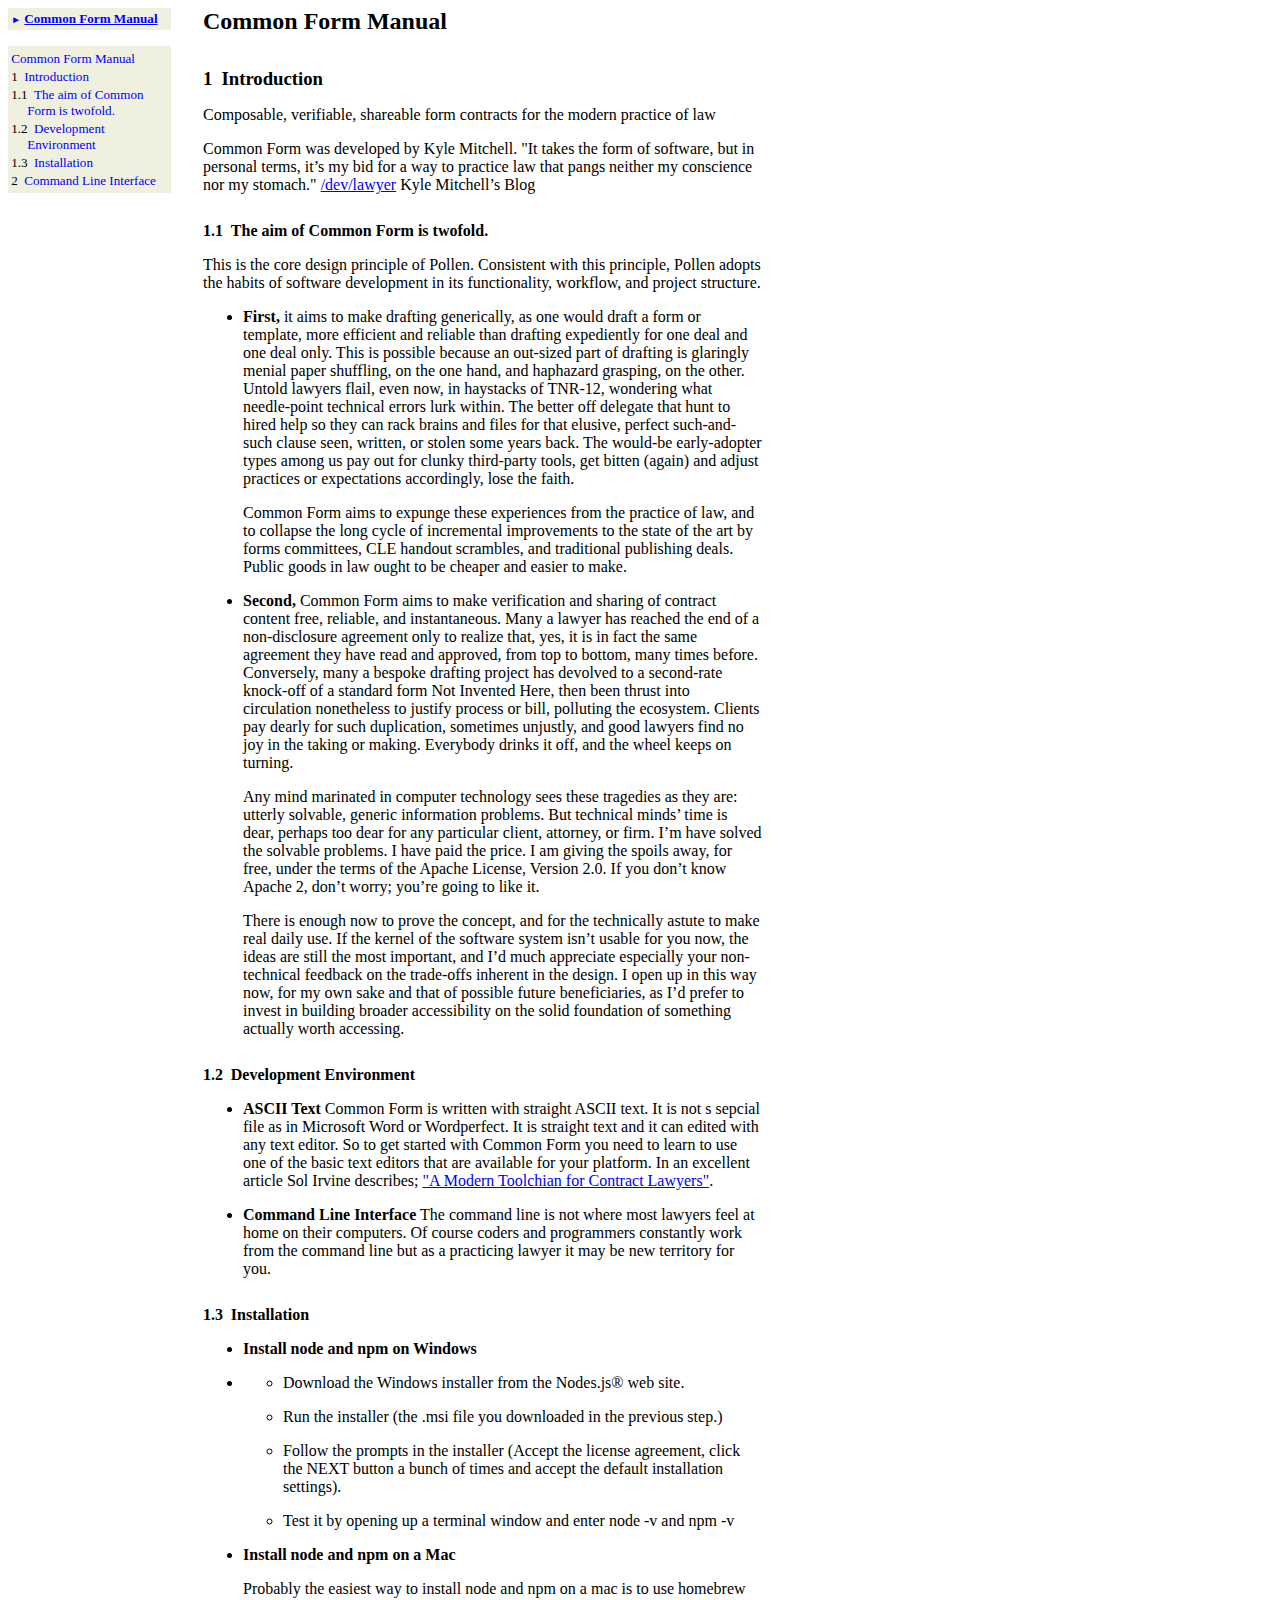
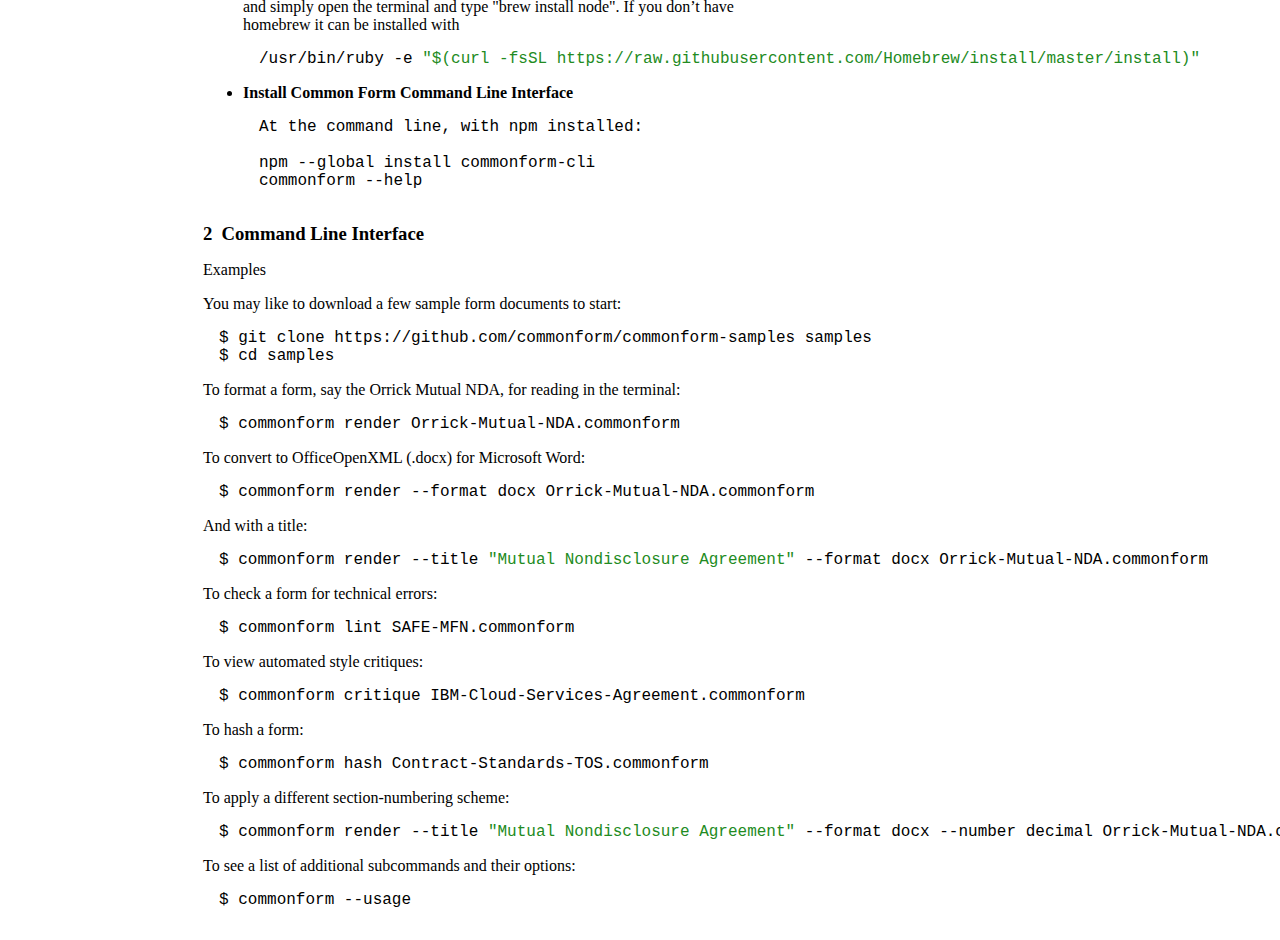
==== scribble/cfmanual.html @ 0bbbdde5 "initial draft" ====
<!DOCTYPE html PUBLIC "-//W3C//DTD HTML 4.01 Transitional//EN" "http://www.w3.org/TR/html4/loose.dtd">
<html><head><meta http-equiv="content-type" content="text/html; charset=utf-8"/><title>Common Form Manual</title><link rel="stylesheet" type="text/css" href="scribble.css" title="default"/><link rel="stylesheet" type="text/css" href="racket.css" title="default"/><link rel="stylesheet" type="text/css" href="scribble-style.css" title="default"/><link rel="stylesheet" type="text/css" href="manual-racket.css" title="default"/><script type="text/javascript" src="scribble-common.js"></script><script type="text/javascript" src="manual-racket.js"></script><!--[if IE 6]><style type="text/css">.SIEHidden { overflow: hidden; }</style><![endif]--></head><body id="scribble-racket-lang-org"><div class="tocset"><div class="tocview"><div class="tocviewlist tocviewlisttopspace"><div class="tocviewtitle"><table cellspacing="0" cellpadding="0"><tr><td style="width: 1em;"><a href="javascript:void(0);" title="Expand/Collapse" class="tocviewtoggle" onclick="TocviewToggle(this,&quot;tocview_0&quot;);">&#9658;</a></td><td></td><td><a href="" class="tocviewselflink" data-pltdoc="x">Common Form Manual</a></td></tr></table></div><div class="tocviewsublistonly" style="display: none;" id="tocview_0"><table cellspacing="0" cellpadding="0"><tr><td align="right">1&nbsp;</td><td><a href="#%28part._.Introduction%29" class="tocviewlink" data-pltdoc="x">Introduction</a></td></tr><tr><td align="right">2&nbsp;</td><td><a href="#%28part._.Command._.Line._.Interface%29" class="tocviewlink" data-pltdoc="x">Command Line Interface</a></td></tr></table></div></div></div><div class="tocsub"><table class="tocsublist" cellspacing="0"><tr><td><span class="tocsublinknumber"></span><a href="#%28part._.Common._.Form._.Manual%29" class="tocsubseclink" data-pltdoc="x">Common Form Manual</a></td></tr><tr><td><span class="tocsublinknumber">1<tt>&nbsp;</tt></span><a href="#%28part._.Introduction%29" class="tocsubseclink" data-pltdoc="x">Introduction</a></td></tr><tr><td><span class="tocsublinknumber">1.1<tt>&nbsp;</tt></span><a href="#%28part._%29" class="tocsubseclink" data-pltdoc="x">The aim of Common Form is twofold.</a></td></tr><tr><td><span class="tocsublinknumber">1.2<tt>&nbsp;</tt></span><a href="#%28part._.Development_.Environment%29" class="tocsubseclink" data-pltdoc="x">Development Environment</a></td></tr><tr><td><span class="tocsublinknumber">1.3<tt>&nbsp;</tt></span><a href="#%28part._.Installation%29" class="tocsubseclink" data-pltdoc="x">Installation</a></td></tr><tr><td><span class="tocsublinknumber">2<tt>&nbsp;</tt></span><a href="#%28part._.Command._.Line._.Interface%29" class="tocsubseclink" data-pltdoc="x">Command Line Interface</a></td></tr></table></div></div><div class="maincolumn"><div class="main"><h2><a name="(part._.Common._.Form._.Manual)"></a>Common Form Manual</h2><h3>1<tt>&nbsp;</tt><a name="(part._.Introduction)"></a>Introduction</h3><p>Composable, verifiable, shareable form contracts for the modern practice of law</p><p>Common Form was developed by Kyle Mitchell. "It takes the form of software, but in personal terms, it&#8217;s my bid for a way to practice law that pangs neither my conscience nor my stomach." <a href="https://writing.kemitchell.com/2015/02/09/Common-Form.html">/dev/lawyer</a> Kyle Mitchell&rsquo;s Blog</p><h4>1.1<tt>&nbsp;</tt><a name="(part._)"></a>The aim of Common Form is twofold.</h4><p>This is the core design principle of Pollen. Consistent with this principle, Pollen adopts the habits of software development in its functionality, workflow, and project structure.</p><ul><li><p><span style="font-weight: bold">First,</span> it aims to make drafting generically, as one would draft a form or template, more efficient and reliable than drafting expediently for one deal and one deal only. This is possible because an out-sized part of drafting is glaringly menial paper shuffling, on the one hand, and haphazard grasping, on the other. Untold lawyers flail, even now, in haystacks of TNR-12, wondering what needle-point technical errors lurk within. The better off delegate that hunt to hired help so they can rack brains and files for that elusive, perfect such-and-such clause seen, written, or stolen some years back. The would-be early-adopter types among us pay out for clunky third-party tools, get bitten (again) and adjust practices or expectations accordingly, lose the faith.</p><p>Common Form aims to expunge these experiences from the practice of law, and to collapse the long cycle of incremental improvements to the state of the art by forms committees, CLE handout scrambles, and traditional publishing deals. Public goods in law ought to be cheaper and easier to make.</p></li><li><p><span style="font-weight: bold">Second, </span> Common Form aims to make verification and sharing of contract content free, reliable, and instantaneous. Many a lawyer has reached the end of a non-disclosure agreement only to realize that, yes, it is in fact the same agreement they have read and approved, from top to bottom, many times before. Conversely, many a bespoke drafting project has devolved to a second-rate knock-off of a standard form Not Invented Here, then been thrust into circulation nonetheless to justify process or bill, polluting the ecosystem. Clients pay dearly for such duplication, sometimes unjustly, and good lawyers find no joy in the taking or making. Everybody drinks it off, and the wheel keeps on turning.</p><p>Any mind marinated in computer technology sees these tragedies as they are: utterly solvable, generic information problems. But technical minds&#8217; time is dear, perhaps too dear for any particular client, attorney, or firm.
I&#8217;m have solved the solvable problems. I have paid the price. I am giving the spoils away, for free, under the terms of the Apache License, Version 2.0. If you don&#8217;t know Apache 2, don&#8217;t worry; you&#8217;re going to like it.</p><p>There is enough now to prove the concept, and for the technically astute to make real daily use. If the kernel of the software system isn&#8217;t usable for you now, the ideas are still the most important, and I&#8217;d much appreciate especially your non-technical feedback on the trade-offs inherent in the design. I open up in this way now, for my own sake and that of possible future beneficiaries, as I&#8217;d prefer to invest in building broader accessibility on the solid foundation of something actually worth accessing.</p></li></ul><h4>1.2<tt>&nbsp;</tt><a name="(part._.Development_.Environment)"></a>Development Environment</h4><ul><li><p><span style="font-weight: bold">ASCII Text</span> Common Form is written with straight ASCII text. It is not s sepcial file as in Microsoft Word or Wordperfect. It is straight text and it can edited with any text editor. So to get started with Common Form you need to learn to use one of the basic text editors that are available for your platform. In an excellent article Sol Irvine describes; <a href="https://medium.com/laws-of-the-digital-domain/a-modern-toolchain-for-contract-lawyers-fbd47bafe13d#.e1bo7ghic">"A Modern Toolchian for Contract Lawyers"</a>. </p></li><li><p><span style="font-weight: bold">Command Line Interface</span> The command line is not where most lawyers feel at home on their computers. Of course coders and programmers constantly work from the command line but as a practicing lawyer it may be new territory for you. </p></li></ul><h4>1.3<tt>&nbsp;</tt><a name="(part._.Installation)"></a>Installation</h4><ul><li><p><span style="font-weight: bold">Install node and npm on Windows</span></p></li><li><ul><li><p>Download the Windows installer from the Nodes.js&#174; web site.</p></li><li><p>Run the installer (the .msi file you downloaded in the previous step.)</p></li><li><p>Follow the prompts in the installer (Accept the license agreement, click the NEXT button a bunch of times and accept the default installation settings).</p></li><li><p>Test it by opening up a terminal window and enter node -v and npm -v</p></li></ul></li><li><p><span style="font-weight: bold">Install node and npm on a Mac</span></p><p><div class="SIntrapara">Probably the easiest way to install node and npm on a mac is to use homebrew and simply open the terminal and type "brew install node". If you don&rsquo;t have homebrew it can be installed with
</div><div class="SIntrapara"><blockquote class="SCodeFlow"><table cellspacing="0" cellpadding="0" class="RktBlk"><tr><td><span class="RktSym">/usr/bin/ruby</span><span class="RktMeta"></span><span class="hspace">&nbsp;</span><span class="RktMeta"></span><span class="RktSym"><span class="nobreak">-e</span></span><span class="RktMeta"></span><span class="hspace">&nbsp;</span><span class="RktMeta"></span><span class="RktVal">"$(curl</span><span class="hspace">&nbsp;</span><span class="RktVal">-fsSL</span><span class="hspace">&nbsp;</span><span class="RktVal">https://raw.githubusercontent.com/Homebrew/install/master/install)"</span><span class="RktMeta"></span></td></tr></table></blockquote></div></p></li><li><p><div class="SIntrapara"><span style="font-weight: bold">Install Common Form Command Line Interface</span>
</div><div class="SIntrapara"><blockquote class="SCodeFlow"><table cellspacing="0" cellpadding="0" class="RktBlk"><tr><td><span class="RktSym">At</span><span class="RktMeta"></span><span class="hspace">&nbsp;</span><span class="RktMeta"></span><span class="RktSym">the</span><span class="RktMeta"></span><span class="hspace">&nbsp;</span><span class="RktMeta"></span><span class="RktSym">command</span><span class="RktMeta"></span><span class="hspace">&nbsp;</span><span class="RktMeta"></span><span class="RktSym">line</span><span class="RktSym">,</span><span class="RktMeta"></span><span class="hspace">&nbsp;</span><span class="RktMeta"></span><span class="RktSym">with</span><span class="RktMeta"></span><span class="hspace">&nbsp;</span><span class="RktMeta"></span><span class="RktSym">npm</span><span class="RktMeta"></span><span class="hspace">&nbsp;</span><span class="RktMeta"></span><span class="RktSym">installed:</span><span class="RktMeta"></span></td></tr><tr><td><span class="RktMeta">&#160;</span></td></tr><tr><td><span class="RktMeta"></span><span class="RktSym">npm</span><span class="RktMeta"></span><span class="hspace">&nbsp;</span><span class="RktMeta"></span><span class="RktSym"><span class="nobreak">--g</span>lobal</span><span class="RktMeta"></span><span class="hspace">&nbsp;</span><span class="RktMeta"></span><span class="RktSym">install</span><span class="RktMeta"></span><span class="hspace">&nbsp;</span><span class="RktMeta"></span><span class="RktSym">commonform-cli</span><span class="RktMeta"></span></td></tr><tr><td><span class="RktMeta"></span><span class="RktSym">commonform</span><span class="RktMeta"></span><span class="hspace">&nbsp;</span><span class="RktMeta"></span><span class="RktSym"><span class="nobreak">--h</span>elp</span><span class="RktMeta"></span></td></tr></table></blockquote></div></p></li></ul><h3>2<tt>&nbsp;</tt><a name="(part._.Command._.Line._.Interface)"></a>Command Line Interface</h3><p>Examples</p><p>You may like to download a few sample form documents to start:</p><blockquote class="SCodeFlow"><table cellspacing="0" cellpadding="0" class="RktBlk"><tr><td><span class="RktSym">$</span><span class="RktMeta"></span><span class="hspace">&nbsp;</span><span class="RktMeta"></span><span class="RktSym">git</span><span class="RktMeta"></span><span class="hspace">&nbsp;</span><span class="RktMeta"></span><span class="RktSym">clone</span><span class="RktMeta"></span><span class="hspace">&nbsp;</span><span class="RktMeta"></span><span class="RktSym">https://github.com/commonform/commonform-samples</span><span class="RktMeta"></span><span class="hspace">&nbsp;</span><span class="RktMeta"></span><span class="RktSym">samples</span><span class="RktMeta"></span></td></tr><tr><td><span class="RktMeta"></span><span class="RktSym">$</span><span class="RktMeta"></span><span class="hspace">&nbsp;</span><span class="RktMeta"></span><span class="RktSym">cd</span><span class="RktMeta"></span><span class="hspace">&nbsp;</span><span class="RktMeta"></span><span class="RktSym">samples</span><span class="RktMeta"></span></td></tr></table></blockquote><p><div class="SIntrapara">To format a form, say the Orrick Mutual NDA, for reading in the terminal:
</div><div class="SIntrapara"><blockquote class="SCodeFlow"><table cellspacing="0" cellpadding="0" class="RktBlk"><tr><td><span class="RktSym">$</span><span class="RktMeta"></span><span class="hspace">&nbsp;</span><span class="RktMeta"></span><span class="RktSym">commonform</span><span class="RktMeta"></span><span class="hspace">&nbsp;</span><span class="RktMeta"></span><span class="RktSym">render</span><span class="RktMeta"></span><span class="hspace">&nbsp;</span><span class="RktMeta"></span><span class="RktSym">Orrick-Mutual-NDA.commonform</span><span class="RktMeta"></span></td></tr></table></blockquote></div></p><p><div class="SIntrapara">To convert to OfficeOpenXML (.docx) for Microsoft Word:
</div><div class="SIntrapara"><blockquote class="SCodeFlow"><table cellspacing="0" cellpadding="0" class="RktBlk"><tr><td><span class="RktSym">$</span><span class="RktMeta"></span><span class="hspace">&nbsp;</span><span class="RktMeta"></span><span class="RktSym">commonform</span><span class="RktMeta"></span><span class="hspace">&nbsp;</span><span class="RktMeta"></span><span class="RktSym">render</span><span class="RktMeta"></span><span class="hspace">&nbsp;</span><span class="RktMeta"></span><span class="RktSym"><span class="nobreak">--f</span>ormat</span><span class="RktMeta"></span><span class="hspace">&nbsp;</span><span class="RktMeta"></span><span class="RktSym">docx</span><span class="RktMeta"></span><span class="hspace">&nbsp;</span><span class="RktMeta"></span><span class="RktSym">Orrick-Mutual-NDA.commonform</span><span class="RktMeta"></span></td></tr></table></blockquote></div></p><p><div class="SIntrapara">And with a title:
</div><div class="SIntrapara"><blockquote class="SCodeFlow"><table cellspacing="0" cellpadding="0" class="RktBlk"><tr><td><span class="RktSym">$</span><span class="RktMeta"></span><span class="hspace">&nbsp;</span><span class="RktMeta"></span><span class="RktSym">commonform</span><span class="RktMeta"></span><span class="hspace">&nbsp;</span><span class="RktMeta"></span><span class="RktSym">render</span><span class="RktMeta"></span><span class="hspace">&nbsp;</span><span class="RktMeta"></span><span class="RktSym"><span class="nobreak">--t</span>itle</span><span class="RktMeta"></span><span class="hspace">&nbsp;</span><span class="RktMeta"></span><span class="RktVal">"Mutual</span><span class="hspace">&nbsp;</span><span class="RktVal">Nondisclosure</span><span class="hspace">&nbsp;</span><span class="RktVal">Agreement"</span><span class="RktMeta"></span><span class="hspace">&nbsp;</span><span class="RktMeta"></span><span class="RktSym"><span class="nobreak">--f</span>ormat</span><span class="RktMeta"></span><span class="hspace">&nbsp;</span><span class="RktMeta"></span><span class="RktSym">docx</span><span class="RktMeta"></span><span class="hspace">&nbsp;</span><span class="RktMeta"></span><span class="RktSym">Orrick-Mutual-NDA.commonform</span><span class="RktMeta"></span></td></tr></table></blockquote></div></p><p><div class="SIntrapara">To check a form for technical errors:
</div><div class="SIntrapara"><blockquote class="SCodeFlow"><table cellspacing="0" cellpadding="0" class="RktBlk"><tr><td><span class="RktSym">$</span><span class="RktMeta"></span><span class="hspace">&nbsp;</span><span class="RktMeta"></span><span class="RktSym">commonform</span><span class="RktMeta"></span><span class="hspace">&nbsp;</span><span class="RktMeta"></span><span class="RktSym">lint</span><span class="RktMeta"></span><span class="hspace">&nbsp;</span><span class="RktMeta"></span><span class="RktSym">SAFE-MFN.commonform</span><span class="RktMeta"></span></td></tr></table></blockquote></div></p><p><div class="SIntrapara">To view automated style critiques:
</div><div class="SIntrapara"><blockquote class="SCodeFlow"><table cellspacing="0" cellpadding="0" class="RktBlk"><tr><td><span class="RktSym">$</span><span class="RktMeta"></span><span class="hspace">&nbsp;</span><span class="RktMeta"></span><span class="RktSym">commonform</span><span class="RktMeta"></span><span class="hspace">&nbsp;</span><span class="RktMeta"></span><span class="RktSym">critique</span><span class="RktMeta"></span><span class="hspace">&nbsp;</span><span class="RktMeta"></span><span class="RktSym">IBM-Cloud-Services-Agreement.commonform</span><span class="RktMeta"></span></td></tr></table></blockquote></div></p><p><div class="SIntrapara">To hash a form:
</div><div class="SIntrapara"><blockquote class="SCodeFlow"><table cellspacing="0" cellpadding="0" class="RktBlk"><tr><td><span class="RktSym">$</span><span class="RktMeta"></span><span class="hspace">&nbsp;</span><span class="RktMeta"></span><span class="RktSym">commonform</span><span class="RktMeta"></span><span class="hspace">&nbsp;</span><span class="RktMeta"></span><span class="RktSym">hash</span><span class="RktMeta"></span><span class="hspace">&nbsp;</span><span class="RktMeta"></span><span class="RktSym">Contract-Standards-TOS.commonform</span><span class="RktMeta"></span></td></tr></table></blockquote></div></p><p><div class="SIntrapara">To apply a different section-numbering scheme:
</div><div class="SIntrapara"><blockquote class="SCodeFlow"><table cellspacing="0" cellpadding="0" class="RktBlk"><tr><td><span class="RktSym">$</span><span class="RktMeta"></span><span class="hspace">&nbsp;</span><span class="RktMeta"></span><span class="RktSym">commonform</span><span class="RktMeta"></span><span class="hspace">&nbsp;</span><span class="RktMeta"></span><span class="RktSym">render</span><span class="RktMeta"></span><span class="hspace">&nbsp;</span><span class="RktMeta"></span><span class="RktSym"><span class="nobreak">--t</span>itle</span><span class="RktMeta"></span><span class="hspace">&nbsp;</span><span class="RktMeta"></span><span class="RktVal">"Mutual</span><span class="hspace">&nbsp;</span><span class="RktVal">Nondisclosure</span><span class="hspace">&nbsp;</span><span class="RktVal">Agreement"</span><span class="RktMeta"></span><span class="hspace">&nbsp;</span><span class="RktMeta"></span><span class="RktSym"><span class="nobreak">--f</span>ormat</span><span class="RktMeta"></span><span class="hspace">&nbsp;</span><span class="RktMeta"></span><span class="RktSym">docx</span><span class="RktMeta"></span><span class="hspace">&nbsp;</span><span class="RktMeta"></span><span class="RktSym"><span class="nobreak">--n</span>umber</span><span class="RktMeta"></span><span class="hspace">&nbsp;</span><span class="RktMeta"></span><span class="RktSym">decimal</span><span class="RktMeta"></span><span class="hspace">&nbsp;</span><span class="RktMeta"></span><span class="RktSym">Orrick-Mutual-NDA.commonform</span><span class="RktMeta"></span></td></tr></table></blockquote></div></p><p><div class="SIntrapara">To see a list of additional subcommands and their options:
</div><div class="SIntrapara"><blockquote class="SCodeFlow"><table cellspacing="0" cellpadding="0" class="RktBlk"><tr><td><span class="RktSym">$</span><span class="RktMeta"></span><span class="hspace">&nbsp;</span><span class="RktMeta"></span><span class="RktSym">commonform</span><span class="RktMeta"></span><span class="hspace">&nbsp;</span><span class="RktMeta"></span><span class="RktSym"><span class="nobreak">--u</span>sage</span><span class="RktMeta"></span></td></tr></table></blockquote></div></p></div></div><div id="contextindicator">&nbsp;</div></body></html>
---- scribble/scribble.css ----
/* This file is used by default by all Scribble documents.
   See also "manual.css", which is added by default by the
   `scribble/manual` language. */

/* CSS seems backward: List all the classes for which we want a
   particular font, so that the font can be changed in one place.  (It
   would be nicer to reference a font definition from all the places
   that we want it.)

   As you read the rest of the file, remember to double-check here to
   see if any font is set. */

/* Monospace: */
.maincolumn, .refpara, .refelem, .tocset, .stt, .hspace, .refparaleft, .refelemleft {
  font-family: monospace;
}

/* Serif: */
.main, .refcontent, .tocview, .tocsub, .sroman, i {
  font-family: serif;
}

/* Sans-serif: */
.version, .versionNoNav, .ssansserif {
  font-family: sans-serif;
}
.ssansserif {
  font-size: 80%;
  font-weight: bold;
}

/* ---------------------------------------- */

p, .SIntrapara {
  display: block;
  margin: 1em 0;
}

h2 { /* per-page main title */
  margin-top: 0;
}

h3, h4, h5, h6, h7, h8 {
  margin-top: 1.75em;
  margin-bottom: 0.5em;
}

.SSubSubSubSection {
  font-weight: bold;
  font-size: 0.83em; /* should match h5; from HTML 4 reference */
}

/* Needed for browsers like Opera, and eventually for HTML 4 conformance.
   This means that multiple paragraphs in a table element do not have a space
   between them. */
table p {
  margin-top: 0;
  margin-bottom: 0;
}

/* ---------------------------------------- */
/* Main */

body {
  color: black;
  background-color: #ffffff;
}

table td {
  padding-left: 0;
  padding-right: 0;
}

.maincolumn {
  width: 43em;
  margin-right: -40em;
  margin-left: 15em;
}

.main {
  text-align: left;
}

/* ---------------------------------------- */
/* Navigation */

.navsettop, .navsetbottom {
  background-color: #f0f0e0;
  padding: 0.25em 0 0.25em 0;
}

.navsettop {
  margin-bottom: 1.5em;
  border-bottom: 2px solid #e0e0c0;
}

.navsetbottom {
  margin-top: 2em;
  border-top: 2px solid #e0e0c0;
}

.navleft {
  margin-left: 1ex;
  position: relative;
  float: left;
  white-space: nowrap;
}
.navright {
  margin-right: 1ex;
  position: relative;
  float: right;
  white-space: nowrap;
}
.nonavigation {
  color: #e0e0e0;
}

.searchform {
  display: inline;
  margin: 0;
  padding: 0;
}

.nosearchform {
  display: none;
}

.searchbox {
  width: 16em;
  margin: 0px;
  padding: 0px;
  background-color: #eee;
  border: 1px solid #ddd;
  text-align: center;
  vertical-align: middle;
}

#contextindicator {
  position: fixed;
  background-color: #c6f;
  color: #000;
  font-family: monospace;
  font-weight: bold;
  padding: 2px 10px;
  display: none;
  right: 0;
  bottom: 0;
}

/* ---------------------------------------- */
/* Version */

.versionbox {
  position: relative;
  float: right;
  left: 2em;
  height: 0em;
  width: 13em;
  margin: 0em -13em 0em 0em;
}
.version {
  font-size: small;
}
.versionNoNav {
  font-size: xx-small; /* avoid overlap with author */
}

.version:before, .versionNoNav:before {
  content: "Version ";
}

/* ---------------------------------------- */
/* Margin notes */

.refpara, .refelem {
  position: relative;
  float: right;
  left: 2em;
  height: 0em;
  width: 13em;
  margin: 0em -13em 0em 0em;
}

.refpara, .refparaleft {
  top: -1em;
}

.refcolumn {
  background-color: #F5F5DC;
  display: block;
  position: relative;
  width: 13em;
  font-size: 85%;
  border: 0.5em solid #F5F5DC;
  margin: 0 0 0 0;
}

.refcontent {
  margin: 0 0 0 0;
}

.refcontent p {
  margin-top: 0;
  margin-bottom: 0;
}

.refparaleft, .refelemleft {
  position: relative;
  float: left;
  right: 2em;
  height: 0em;
  width: 13em;
  margin: 0em 0em 0em -13em;
}

.refcolumnleft {
  background-color: #F5F5DC;
  display: block;
  position: relative;
  width: 13em;
  font-size: 85%;
  border: 0.5em solid #F5F5DC;
  margin: 0 0 0 0;
}


/* ---------------------------------------- */
/* Table of contents, inline */

.toclink {
  text-decoration: none;
  color: blue;
  font-size: 85%;
}

.toptoclink {
  text-decoration: none;
  color: blue;
  font-weight: bold;
}

/* ---------------------------------------- */
/* Table of contents, left margin */

.tocset {
  position: relative;
  float: left;
  width: 12.5em;
  margin-right: 2em;
}
.tocset td {
  vertical-align: text-top;
}

.tocview {
  text-align: left;
  background-color: #f0f0e0;
}

.tocsub {
  text-align: left;
  margin-top: 0.5em;
  background-color: #f0f0e0;
}

.tocviewlist, .tocsublist {
  margin-left: 0.2em;
  margin-right: 0.2em;
  padding-top: 0.2em;
  padding-bottom: 0.2em;
}
.tocviewlist table {
  font-size: 82%;
}

.tocviewlisttopspace {
  margin-bottom: 1em;
}

.tocviewsublist, .tocviewsublistonly, .tocviewsublisttop, .tocviewsublistbottom {
  margin-left: 0.4em;
  border-left: 1px solid #bbf;
  padding-left: 0.8em;
}
.tocviewsublist {
  margin-bottom: 1em;
}
.tocviewsublist table,
.tocviewsublistonly table,
.tocviewsublisttop table,
.tocviewsublistbottom table {
  font-size: 75%;
}

.tocviewtitle * {
  font-weight: bold;
}

.tocviewlink {
  text-decoration: none;
  color: blue;
}

.tocviewselflink {
  text-decoration: underline;
  color: blue;
}

.tocviewtoggle {
  text-decoration: none;
  color: blue;
  font-size: 75%; /* looks better, and avoids bounce when toggling sub-sections due to font alignments */
}

.tocsublist td {
  padding-left: 1em;
  text-indent: -1em;
}

.tocsublinknumber {
  font-size: 82%;
}

.tocsublink {
  font-size: 82%;
  text-decoration: none;
}

.tocsubseclink {
  font-size: 82%;
  text-decoration: none;
}

.tocsubnonseclink {
  font-size: 82%;
  text-decoration: none;
  padding-left: 0.5em;
}

.tocsubtitle {
  font-size: 82%;
  font-style: italic;
  margin: 0.2em;
}

/* ---------------------------------------- */
/* Some inline styles */

.indexlink {
  text-decoration: none;
}

.nobreak {
  white-space: nowrap;
}

pre { margin-left: 2em; }
blockquote { margin-left: 2em; }

ol          { list-style-type: decimal; }
ol ol       { list-style-type: lower-alpha; }
ol ol ol    { list-style-type: lower-roman; }
ol ol ol ol { list-style-type: upper-alpha; }

.SCodeFlow {
  display: block;
  margin-left: 1em;
  margin-bottom: 0em;
  margin-right: 1em;
  margin-top: 0em;
  white-space: nowrap;  
}

.SVInsetFlow {
  display: block;
  margin-left: 0em;
  margin-bottom: 0em;
  margin-right: 0em;
  margin-top: 0em;
}

.SubFlow {
  display: block;
  margin: 0em;
}

.boxed {
  width: 100%;
  background-color: #E8E8FF;
}

.hspace {
}

.slant {
  font-style: oblique;
}

.badlink {
  text-decoration: underline;
  color: red;
}

.plainlink {
  text-decoration: none;
  color: blue;
}

.techoutside       { text-decoration: underline; color: #b0b0b0; }
.techoutside:hover { text-decoration: underline; color: blue; }

/* .techinside:hover doesn't work with FF, .techinside:hover>
   .techinside doesn't work with IE, so use both (and IE doesn't
   work with inherit in the second one, so use blue directly) */
.techinside                    { color: black; }
.techinside:hover              { color: blue; }
.techoutside:hover>.techinside { color: inherit; }

.SCentered {
  text-align: center;
}

.imageleft {
  float: left;
  margin-right: 0.3em;
}

.Smaller {
  font-size: 82%;
}

.Larger {
  font-size: 122%;
}

/* A hack, inserted to break some Scheme ids: */
.mywbr {
  display: inline-block;
  height: 0;
  width: 0;
  font-size: 1px;
}

.compact li p {
  margin: 0em;
  padding: 0em;
}

.noborder img {
  border: 0;
}

.SAuthorListBox {
  position: relative;
  float: right;
  left: 2em;
  top: -2.5em;
  height: 0em;
  width: 13em;
  margin: 0em -13em 0em 0em;
}
.SAuthorList {
  font-size: 82%;
}
.SAuthorList:before {
  content: "by ";
}
.author {
  display: inline;
  white-space: nowrap;
}

/* print styles : hide the navigation elements */
@media print {
  .tocset,
  .navsettop,
  .navsetbottom { display: none; }
  .maincolumn {
    width: auto;
    margin-right: 13em;
    margin-left: 0;
  }
}
---- scribble/racket.css ----
/* See the beginning of "scribble.css". */

/* Monospace: */
.RktIn, .RktRdr, .RktPn, .RktMeta,
.RktMod, .RktKw, .RktVar, .RktSym,
.RktRes, .RktOut, .RktCmt, .RktVal,
.RktBlk {
  font-family: monospace;
  white-space: inherit;
}

/* Serif: */
.inheritedlbl {
  font-family: serif;
}

/* Sans-serif: */
.RBackgroundLabelInner {
  font-family: sans-serif;
}

/* ---------------------------------------- */
/* Inherited methods, left margin */

.inherited {
  width: 100%;
  margin-top: 0.5em;
  text-align: left;
  background-color: #ECF5F5;
}

.inherited td {
  font-size: 82%;
  padding-left: 1em;
  text-indent: -0.8em;
  padding-right: 0.2em;
}

.inheritedlbl {
  font-style: italic;
}

/* ---------------------------------------- */
/* Racket text styles */

.RktIn {
  color: #cc6633;
  background-color: #eeeeee;
}

.RktInBG {
  background-color: #eeeeee;
}

.RktRdr {
}

.RktPn {
  color: #843c24;
}

.RktMeta {
  color: black;
}

.RktMod {
  color: black;
}

.RktOpt {
  color: black;
}

.RktKw {
  color: black;
}

.RktErr {
  color: red;
  font-style: italic;
}

.RktVar {
  color: #262680;
  font-style: italic;
}

.RktSym {
  color: #262680;
}

.RktSymDef { /* used with RktSym at def site */
}

.RktValLink {
  text-decoration: none;
  color: blue;
}

.RktValDef { /* used with RktValLink at def site */
}

.RktModLink {
  text-decoration: none;
  color: blue;
}

.RktStxLink {
  text-decoration: none;
  color: black;
}

.RktStxDef { /* used with RktStxLink at def site */
}

.RktRes {
  color: #0000af;
}

.RktOut {
  color: #960096;
}

.RktCmt {
  color: #c2741f;
}

.RktVal {
  color: #228b22;
}

/* ---------------------------------------- */
/* Some inline styles */

.together {
  width: 100%;
}

.prototype, .argcontract, .RBoxed {
  white-space: nowrap;
}

.prototype td {
  vertical-align: text-top;
}

.RktBlk {
  white-space: inherit;
  text-align: left;
}

.RktBlk tr {
  white-space: inherit;
}

.RktBlk td {
  vertical-align: baseline;
  white-space: inherit;
}

.argcontract td {
  vertical-align: text-top;
}

.highlighted {
  background-color: #ddddff;
}

.defmodule {
  width: 100%;
  background-color: #F5F5DC;
}

.specgrammar {
  float: right;
}

.RBibliography td {
  vertical-align: text-top;
}

.leftindent {
 margin-left: 1em;
 margin-right: 0em;
}

.insetpara {
 margin-left: 1em;
 margin-right: 1em;
}

.Rfilebox {
}

.Rfiletitle {
  text-align: right;
  margin: 0em 0em 0em 0em;
}

.Rfilename {
  border-top: 1px solid #6C8585;
  border-right: 1px solid #6C8585;
  padding-left: 0.5em;
  padding-right: 0.5em;
  background-color: #ECF5F5;
}

.Rfilecontent {
  margin: 0em 0em 0em 0em;
}

.RpackageSpec {
  padding-right: 0.5em;
}

/* ---------------------------------------- */
/* For background labels */

.RBackgroundLabel {
   float: right;
   width: 0px;
   height: 0px;
}

.RBackgroundLabelInner {
   position: relative;
   width: 25em;
   left: -25.5em;
   top: 0px;
   text-align: right;
   color: white;
   z-index: 0;
   font-weight: bold;
}

.RForeground {
   position: relative;
   left: 0px;
   top: 0px;
   z-index: 1;
}

/* ---------------------------------------- */
/* History */

.SHistory {
  font-size: 82%;
}
---- scribble/manual-racket.css ----
/* See the beginning of "manual.css". */

/* Monospace: */

.RktIn, .RktRdr, .RktPn, .RktMeta,
.RktMod, .RktKw, .RktVar, .RktSym,
.RktRes, .RktOut, .RktCmt, .RktVal,
.RktBlk, .RktErr {
  font-family: 'Source Code Pro', monospace;
  white-space: inherit;
    font-size: 1rem;
}

/* this selctor grabs the first linked Racket symbol
in a definition box (i.e., the symbol being defined) */
a.RktValDef, a.RktStxDef, a.RktSymDef,
span.RktValDef, span.RktStxDef, span.RktSymDef
{
    font-size: 1.15rem;
    color: black;
    font-weight: 600;
}


.inheritedlbl {
  font-family: 'Fira', sans;
}

.RBackgroundLabelInner {
  font-family: inherit;
}

/* ---------------------------------------- */
/* Inherited methods, left margin */

.inherited {
  width: 95%;
  margin-top: 0.5em;
  text-align: left;
  background-color: inherit;
}

.inherited td {
  font-size: 82%;
  padding-left: 0.5rem;
  line-height: 1.3;
  text-indent: 0;
  padding-right: 0;
}

.inheritedlbl {
  font-style: normal;
}

/* ---------------------------------------- */
/* Racket text styles */

.RktIn {
  color: #cc6633;
  background-color: #eee;
}

.RktInBG {
  background-color: #eee;
}


.refcolumn .RktInBG {
  background-color: white;
}

.RktRdr {
}

.RktPn {
  color: #843c24;
}

.RktMeta {
  color: black;
}

.RktMod {
  color: inherit;
}

.RktOpt {
  color: black;
}

.RktKw {
  color: black;
}

.RktErr {
  color: red;
  font-style: italic;
  font-weight: 400;
}

.RktVar {
    position: relative;
    left: -1px; font-style: italic;
    color: #444;
}

.SVInsetFlow .RktVar {
    font-weight: 400;
    color: #444;
}


.RktSym {
   color: inherit;
}



.RktValLink, .RktStxLink, .RktModLink {
  text-decoration: none;
    color: #07A;
    font-weight: 500;
    font-size: 1rem;
}

/* for syntax links within headings */
h2 a.RktStxLink, h3 a.RktStxLink, h4 a.RktStxLink, h5 a.RktStxLink,
h2 a.RktValLink, h3 a.RktValLink, h4 a.RktValLink, h5 a.RktValLink,
h2 .RktSym, h3 .RktSym, h4 .RktSym, h5 .RktSym,
h2 .RktMod, h3 .RktMod, h4 .RktMod, h5 .RktMod,
h2 .RktVal, h3 .RktVal, h4 .RktVal, h5 .RktVal,
h2 .RktPn, h3 .RktPn, h4 .RktPn, h5 .RktPn {
    color: #333;
    font-size: 1.65rem;
    font-weight: 400;
}

.toptoclink .RktStxLink, .toclink .RktStxLink,
.toptoclink .RktValLink, .toclink .RktValLink,
.toptoclink .RktModLink, .toclink .RktModLink {
    color: inherit;
}

.tocset .RktValLink, .tocset .RktStxLink, .tocset .RktModLink {
    color: black;
  font-weight: 400;
    font-size: 0.9rem;
}

.tocset td a.tocviewselflink .RktValLink,
.tocset td a.tocviewselflink .RktStxLink,
.tocset td a.tocviewselflink .RktMod,
.tocset td a.tocviewselflink .RktSym {
    font-weight: lighter;
    color: white;
}


.RktRes {
  color: #0000af;
}

.RktOut {
  color: #960096;
}

.RktCmt {
  color: #c2741f;
}

.RktVal {
  color: #228b22;
}

/* ---------------------------------------- */
/* Some inline styles */

.together { /* for definitions grouped together in one box */
  width: 100%;
  border-top: 2px solid white;
}

tbody > tr:first-child > td > .together {
  border-top: 0px; /* erase border on first instance of together */
}

.RktBlk {
  white-space: pre;
  text-align: left;
}

.highlighted {
    font-size: 1rem;
    background-color: #fee;
}

.defmodule {
    font-family: 'Source Code Pro';
    padding: 0.25rem 0.75rem 0.25rem 0.5rem;
    margin-bottom: 1rem;
    width: 100%;
    background-color: hsl(60, 29%, 94%);
}

.defmodule a {
    color: #444;
}


.defmodule td span.hspace:first-child {
  position: absolute;
  width: 0;
  display: inline-block;
}

.defmodule .RpackageSpec .Smaller,
.defmodule .RpackageSpec .stt {
    font-size: 1rem;
}


.specgrammar {
    float: none;
    padding-left: 1em;
}


.RBibliography td {
  vertical-align: text-top;
  padding-top: 1em;
}

.leftindent {
 margin-left: 2rem;
 margin-right: 0em;
}

.insetpara {
 margin-left: 1em;
 margin-right: 1em;
}

.SCodeFlow .Rfilebox {
    margin-left: -1em; /* see 17.2 of guide, module languages */
}

.Rfiletitle {
  text-align: right;
  background-color: #eee;
}

.SCodeFlow .Rfiletitle {
  border-top: 1px dotted gray;
  border-right: 1px dotted gray;
}


.Rfilename {
  border-top: 0;
  border-right: 0;
  padding-left: 0.5em;
  padding-right: 0.5em;
  background-color: inherit;
}

.Rfilecontent {
  margin: 0.5em;
}

.RpackageSpec {
  padding-right: 0;
}

/* ---------------------------------------- */
/* For background labels */

.RBackgroundLabel {
   float: right;
   width: 0px;
   height: 0px;
}

.RBackgroundLabelInner {
   position: relative;
   width: 25em;
   left: -25.5em;
   top: 0.20rem; /* sensitive to monospaced font choice */
   text-align: right;
   z-index: 0;
   font-weight: 300;
   font-family: 'Source Code Pro';
   font-size: 0.9rem;
    color: gray;
}


.RpackageSpec .Smaller {
   font-weight: 300;
   font-family: 'Source Code Pro';
   font-size: 0.9rem;
}

.RForeground {
   position: relative;
   left: 0px;
   top: 0px;
   z-index: 1;
}

/* ---------------------------------------- */
/* For section source modules & tags */

.RPartExplain {
    background: #eee;
    font-size: 0.9rem;
    margin-top: 0.2rem;
    padding: 0.2rem;
    text-align: left;
}
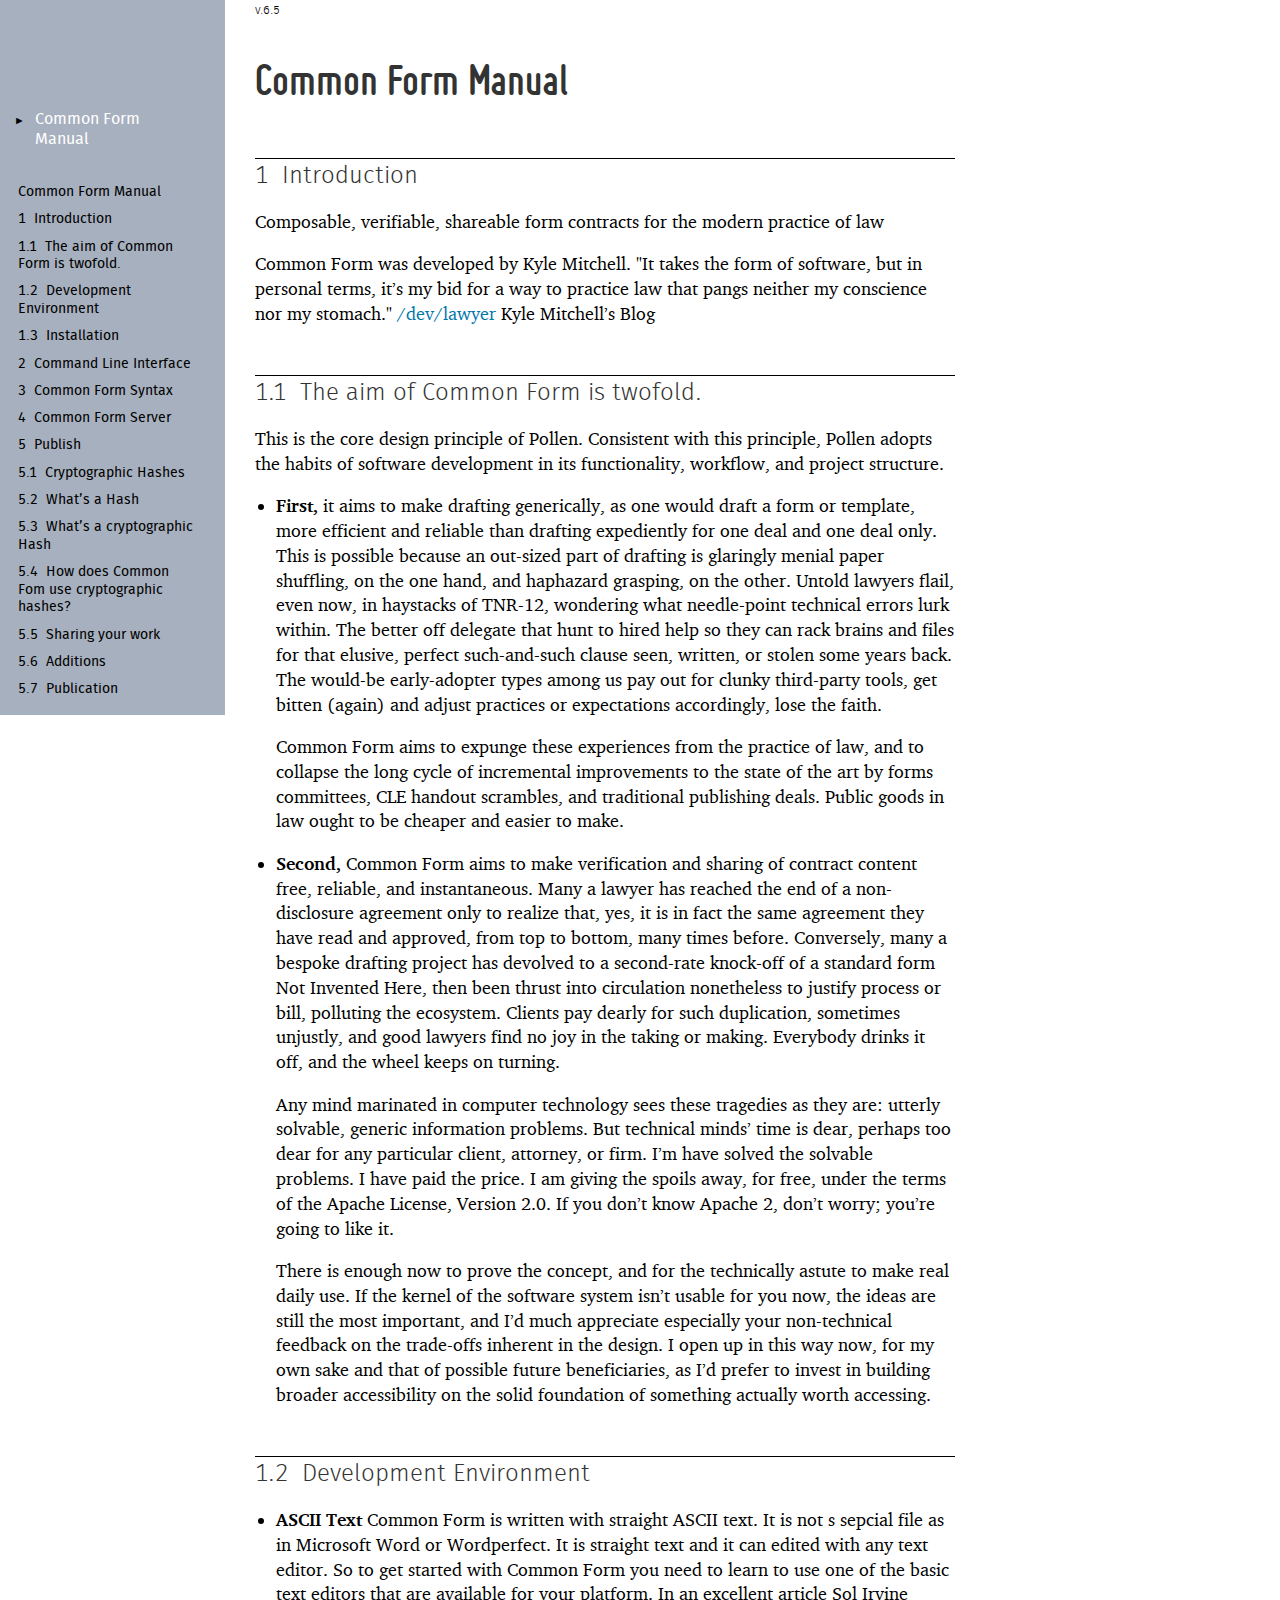
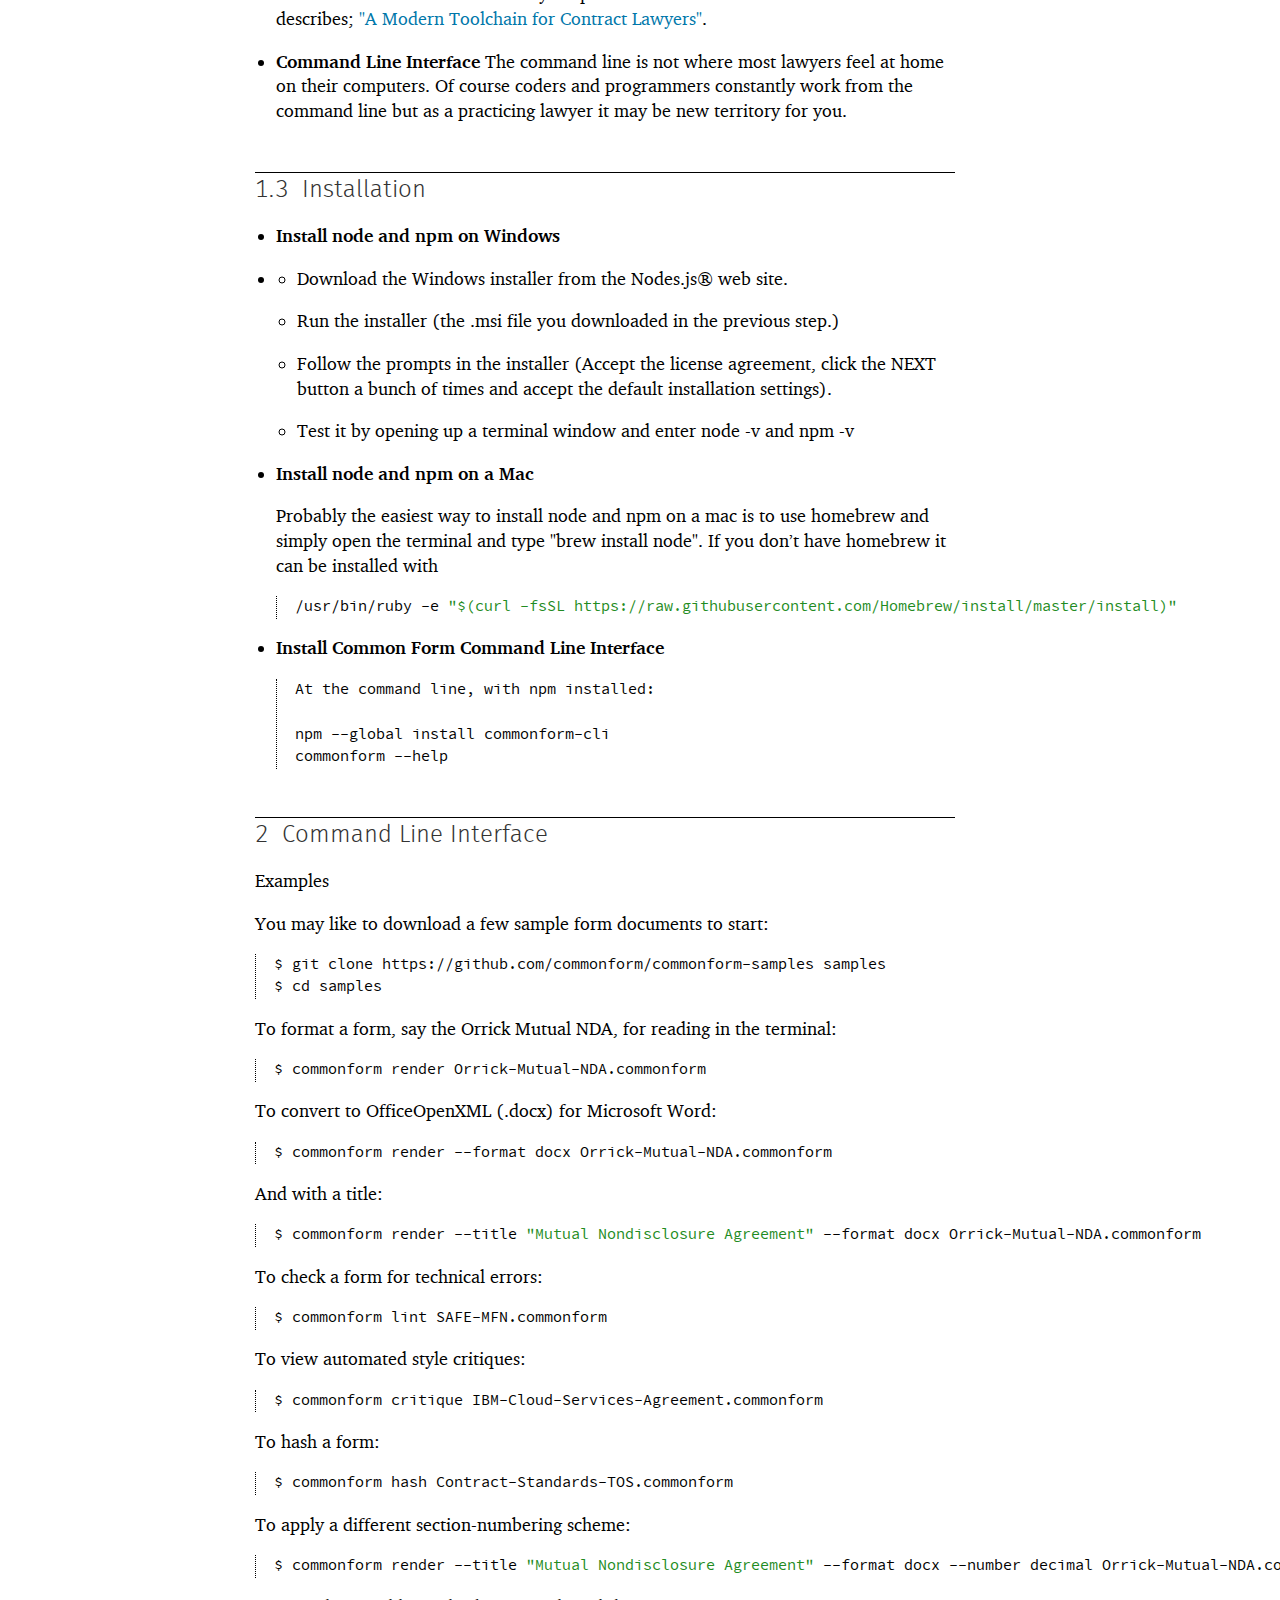
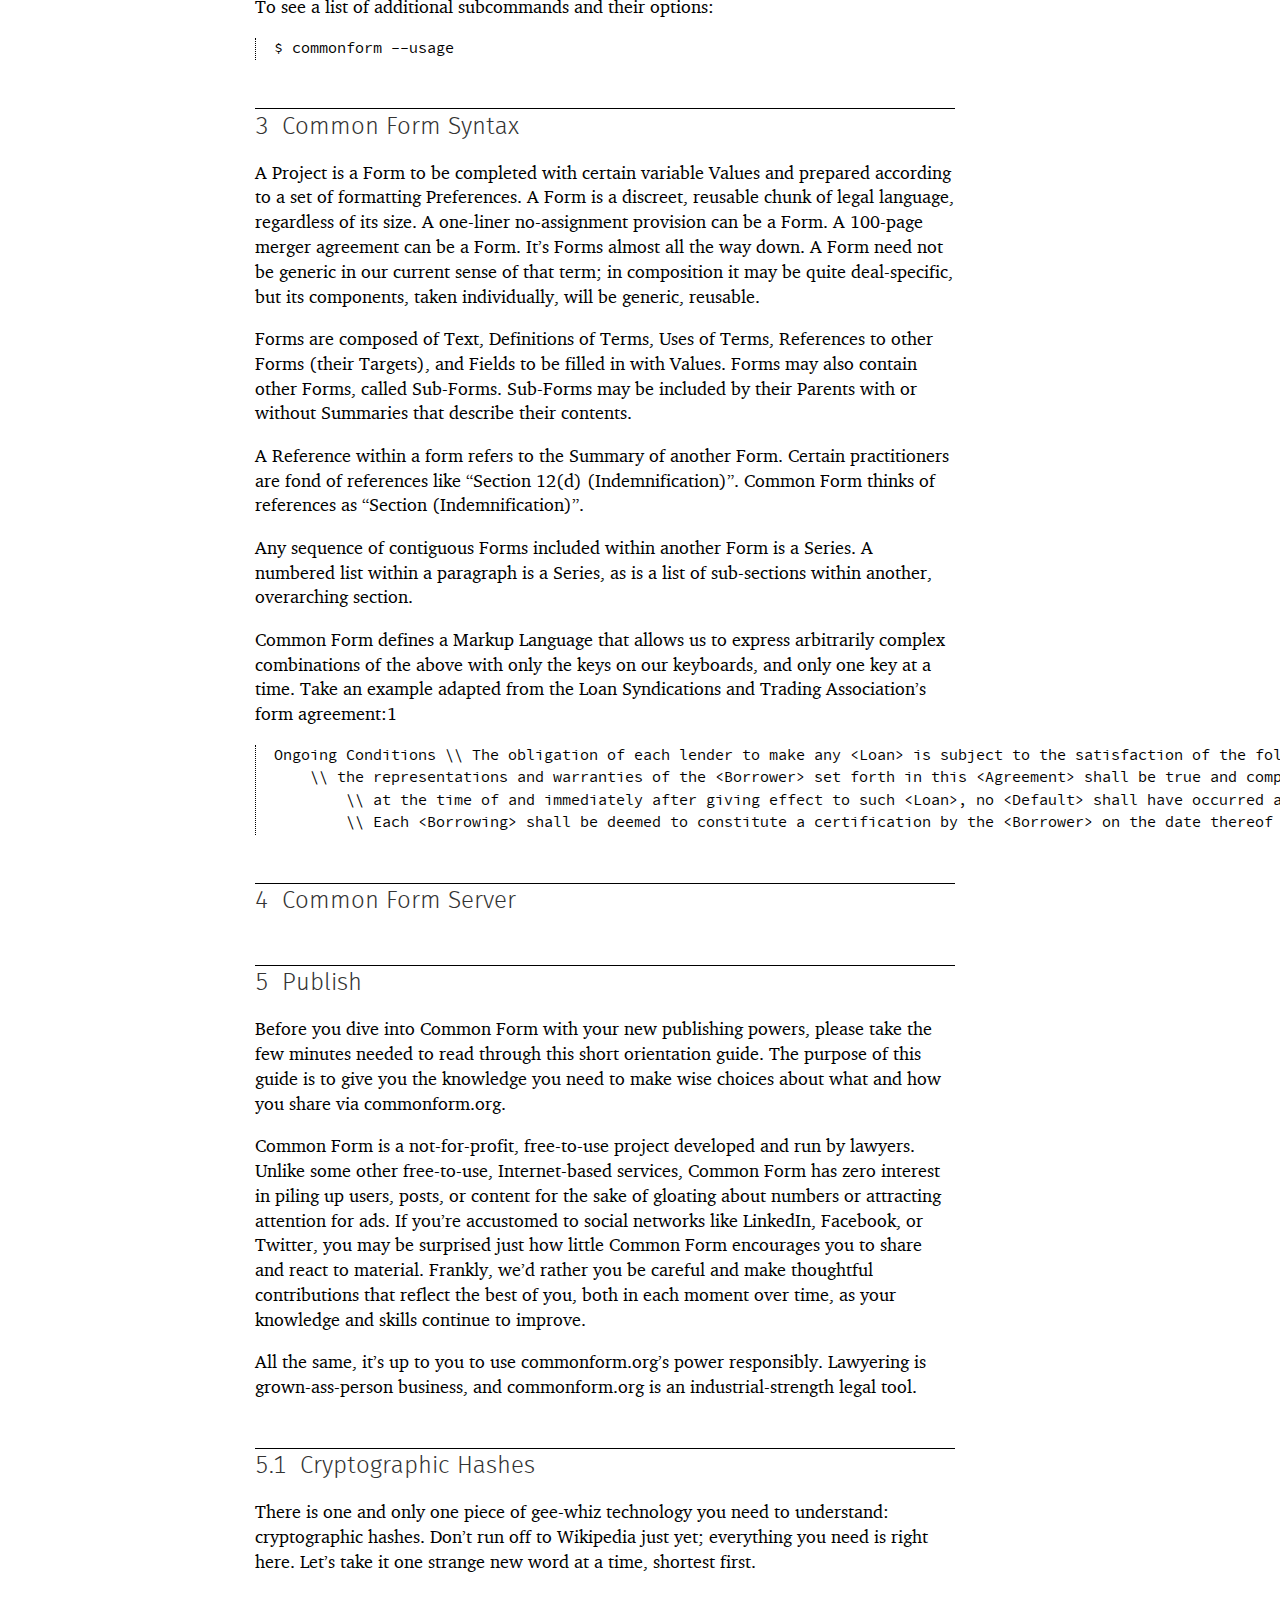
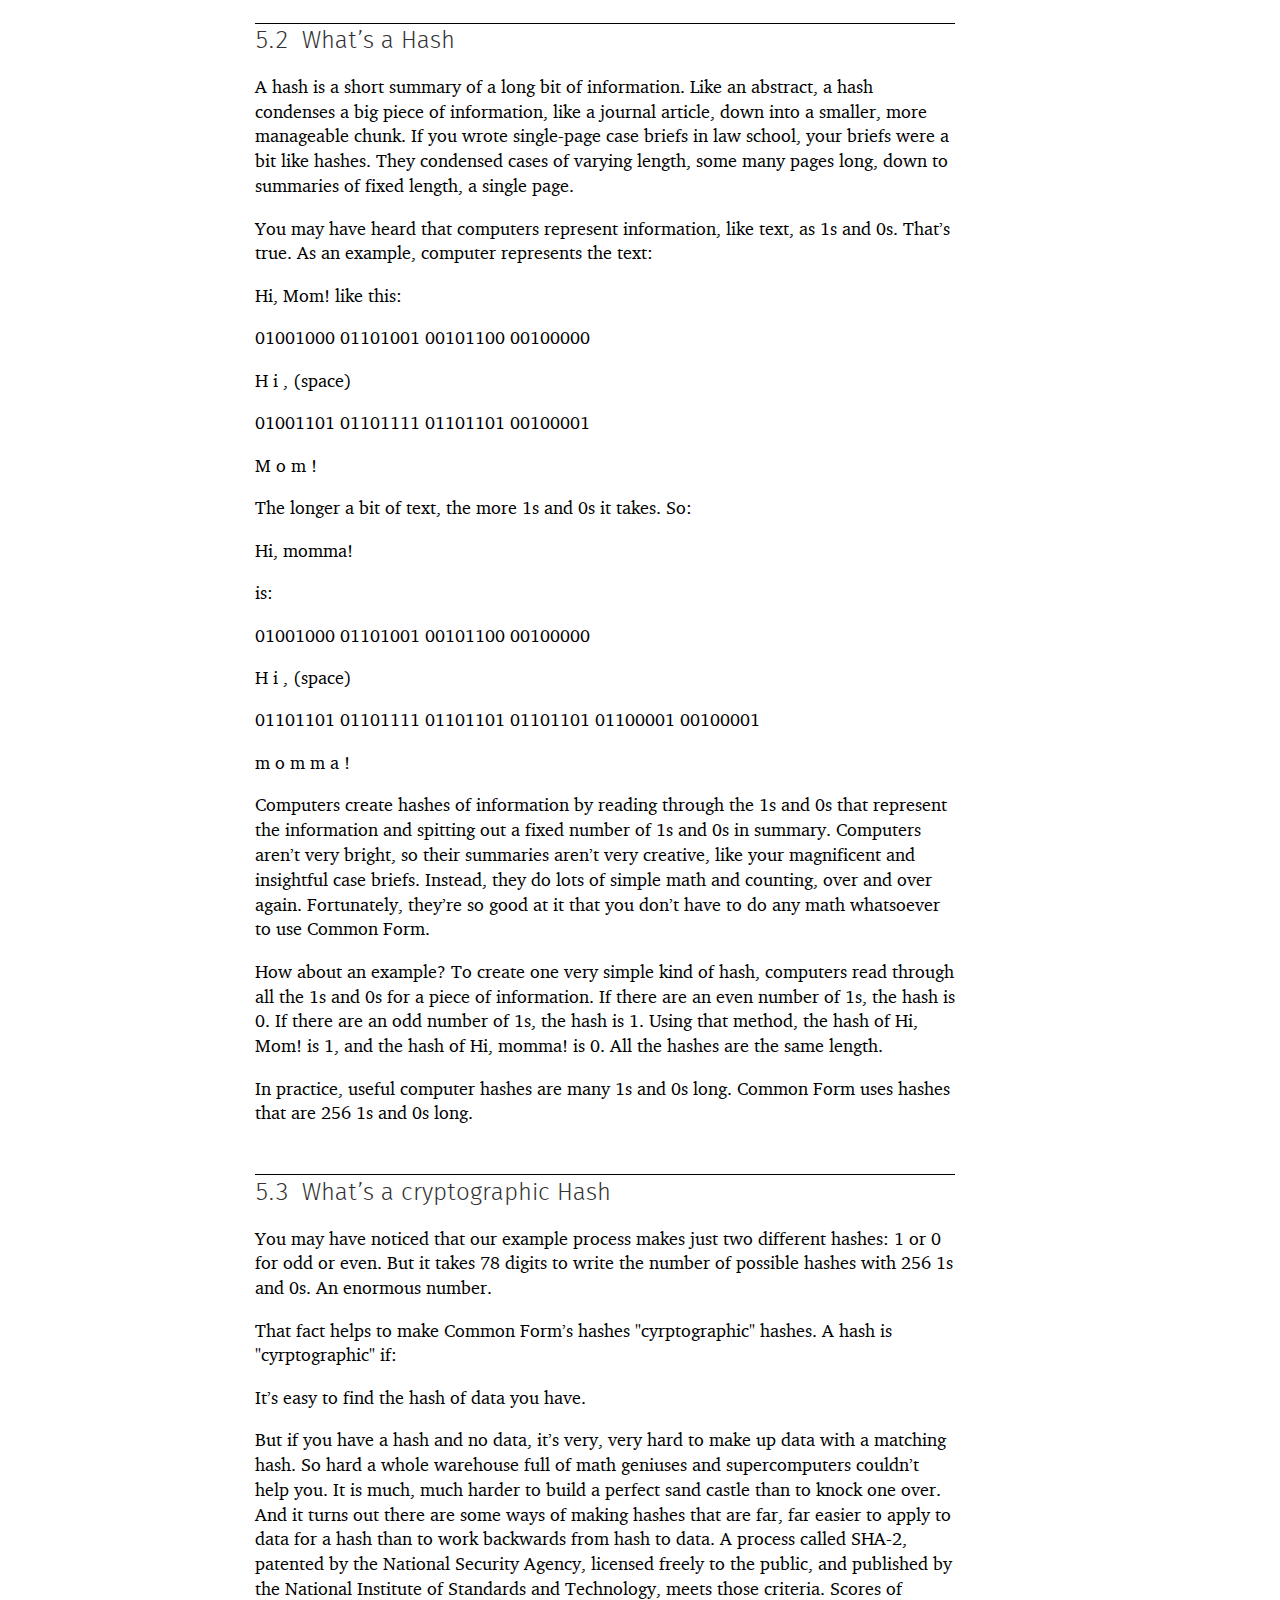
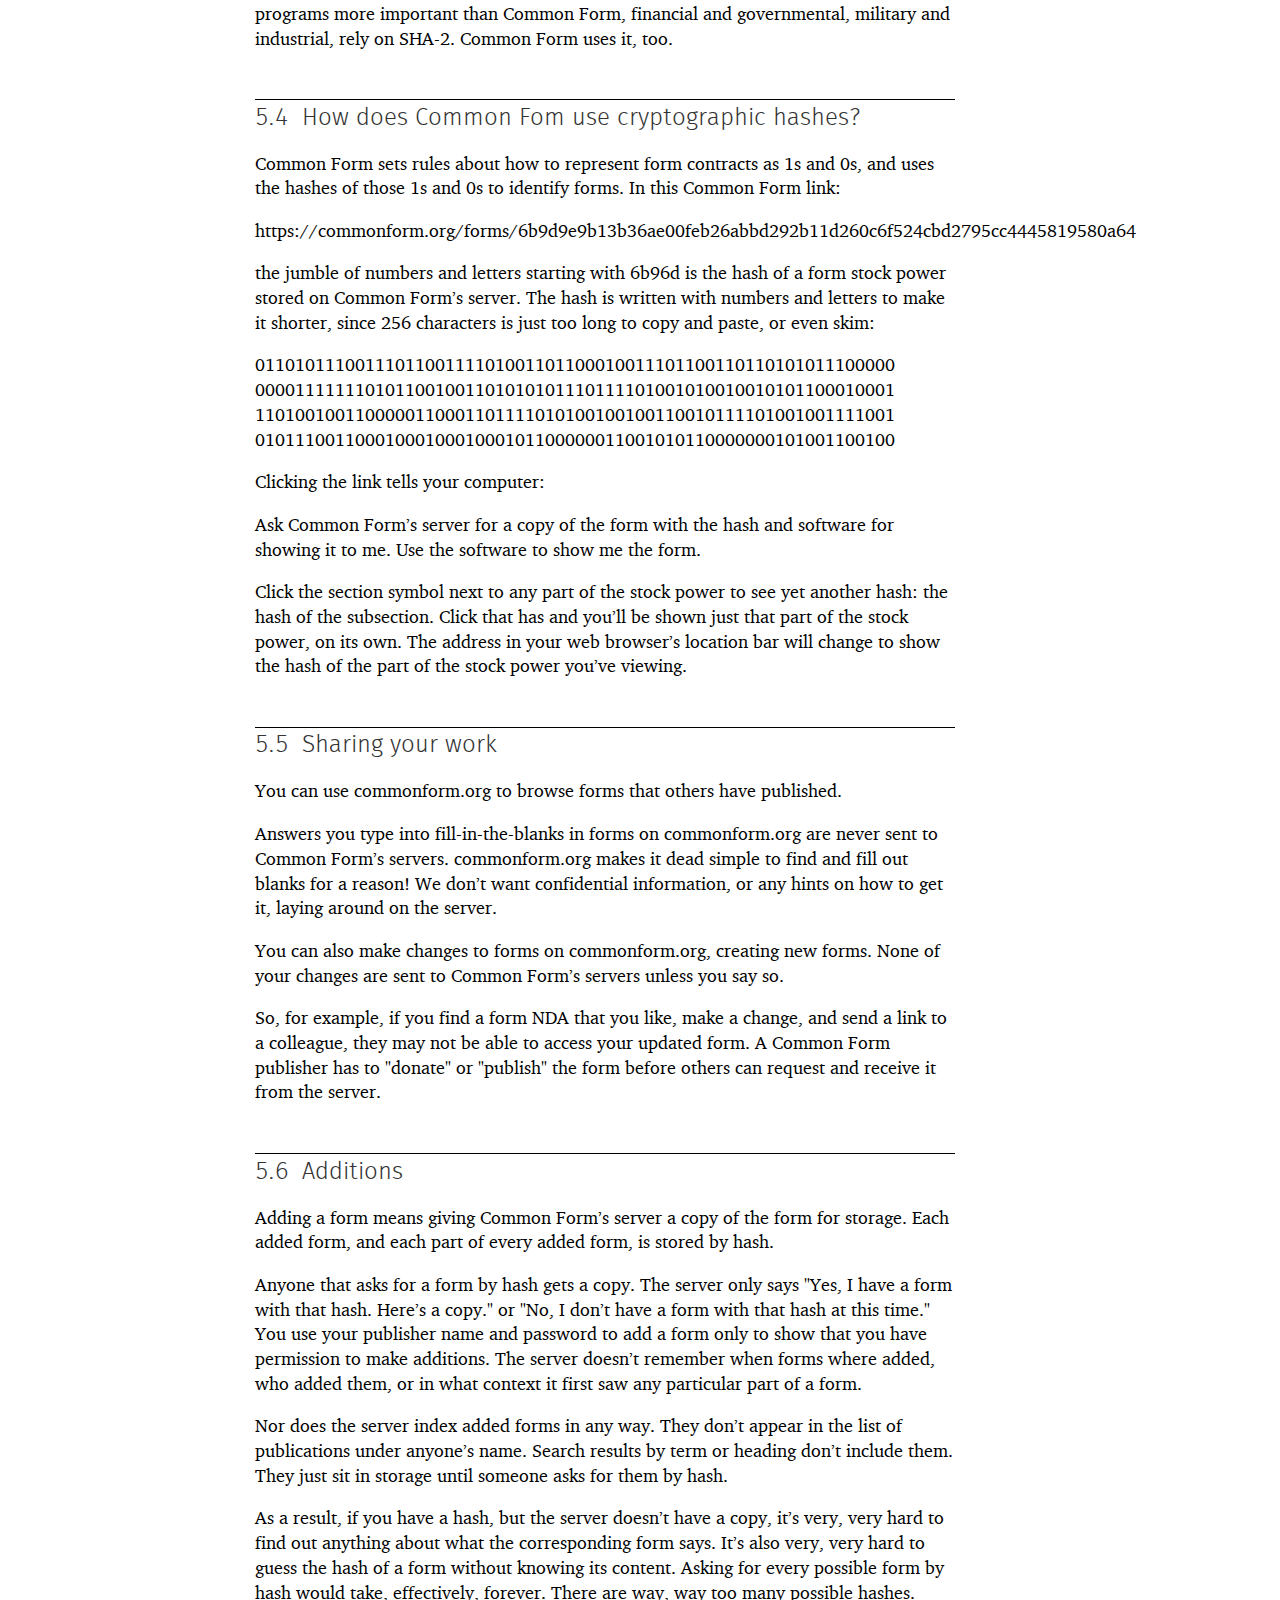
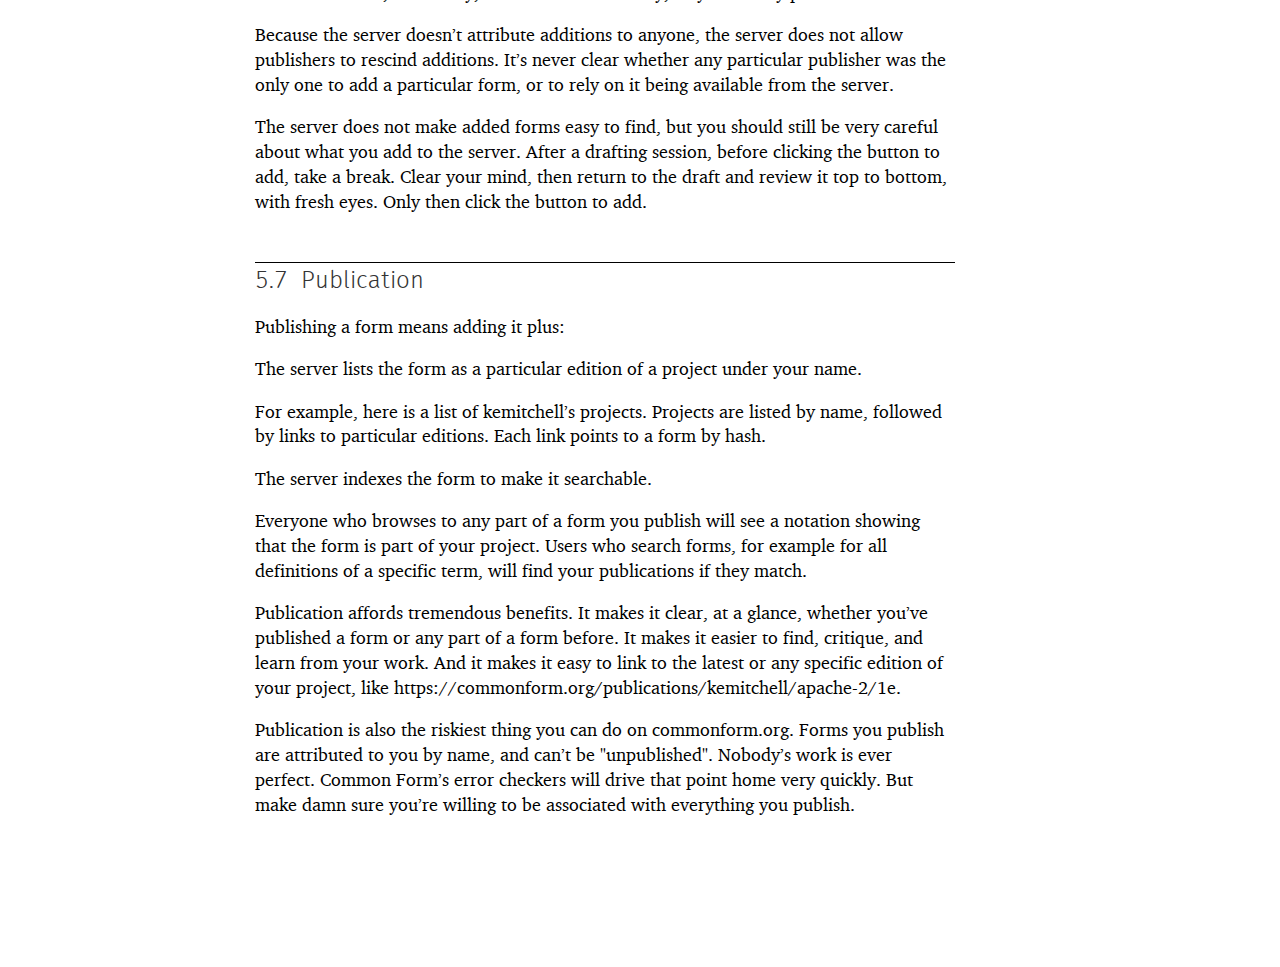
==== commit 55d6ea5c: "Added publish" ====
--- a/scribble/cfmanual.html
+++ b/scribble/cfmanual.html
@@ -1,6 +1,6 @@
 <!DOCTYPE html PUBLIC "-//W3C//DTD HTML 4.01 Transitional//EN" "http://www.w3.org/TR/html4/loose.dtd">
-<html><head><meta http-equiv="content-type" content="text/html; charset=utf-8"/><title>Common Form Manual</title><link rel="stylesheet" type="text/css" href="scribble.css" title="default"/><link rel="stylesheet" type="text/css" href="racket.css" title="default"/><link rel="stylesheet" type="text/css" href="scribble-style.css" title="default"/><link rel="stylesheet" type="text/css" href="manual-racket.css" title="default"/><script type="text/javascript" src="scribble-common.js"></script><script type="text/javascript" src="manual-racket.js"></script><!--[if IE 6]><style type="text/css">.SIEHidden { overflow: hidden; }</style><![endif]--></head><body id="scribble-racket-lang-org"><div class="tocset"><div class="tocview"><div class="tocviewlist tocviewlisttopspace"><div class="tocviewtitle"><table cellspacing="0" cellpadding="0"><tr><td style="width: 1em;"><a href="javascript:void(0);" title="Expand/Collapse" class="tocviewtoggle" onclick="TocviewToggle(this,&quot;tocview_0&quot;);">&#9658;</a></td><td></td><td><a href="" class="tocviewselflink" data-pltdoc="x">Common Form Manual</a></td></tr></table></div><div class="tocviewsublistonly" style="display: none;" id="tocview_0"><table cellspacing="0" cellpadding="0"><tr><td align="right">1&nbsp;</td><td><a href="#%28part._.Introduction%29" class="tocviewlink" data-pltdoc="x">Introduction</a></td></tr><tr><td align="right">2&nbsp;</td><td><a href="#%28part._.Command._.Line._.Interface%29" class="tocviewlink" data-pltdoc="x">Command Line Interface</a></td></tr></table></div></div></div><div class="tocsub"><table class="tocsublist" cellspacing="0"><tr><td><span class="tocsublinknumber"></span><a href="#%28part._.Common._.Form._.Manual%29" class="tocsubseclink" data-pltdoc="x">Common Form Manual</a></td></tr><tr><td><span class="tocsublinknumber">1<tt>&nbsp;</tt></span><a href="#%28part._.Introduction%29" class="tocsubseclink" data-pltdoc="x">Introduction</a></td></tr><tr><td><span class="tocsublinknumber">1.1<tt>&nbsp;</tt></span><a href="#%28part._%29" class="tocsubseclink" data-pltdoc="x">The aim of Common Form is twofold.</a></td></tr><tr><td><span class="tocsublinknumber">1.2<tt>&nbsp;</tt></span><a href="#%28part._.Development_.Environment%29" class="tocsubseclink" data-pltdoc="x">Development Environment</a></td></tr><tr><td><span class="tocsublinknumber">1.3<tt>&nbsp;</tt></span><a href="#%28part._.Installation%29" class="tocsubseclink" data-pltdoc="x">Installation</a></td></tr><tr><td><span class="tocsublinknumber">2<tt>&nbsp;</tt></span><a href="#%28part._.Command._.Line._.Interface%29" class="tocsubseclink" data-pltdoc="x">Command Line Interface</a></td></tr></table></div></div><div class="maincolumn"><div class="main"><h2><a name="(part._.Common._.Form._.Manual)"></a>Common Form Manual</h2><h3>1<tt>&nbsp;</tt><a name="(part._.Introduction)"></a>Introduction</h3><p>Composable, verifiable, shareable form contracts for the modern practice of law</p><p>Common Form was developed by Kyle Mitchell. "It takes the form of software, but in personal terms, it&#8217;s my bid for a way to practice law that pangs neither my conscience nor my stomach." <a href="https://writing.kemitchell.com/2015/02/09/Common-Form.html">/dev/lawyer</a> Kyle Mitchell&rsquo;s Blog</p><h4>1.1<tt>&nbsp;</tt><a name="(part._)"></a>The aim of Common Form is twofold.</h4><p>This is the core design principle of Pollen. Consistent with this principle, Pollen adopts the habits of software development in its functionality, workflow, and project structure.</p><ul><li><p><span style="font-weight: bold">First,</span> it aims to make drafting generically, as one would draft a form or template, more efficient and reliable than drafting expediently for one deal and one deal only. This is possible because an out-sized part of drafting is glaringly menial paper shuffling, on the one hand, and haphazard grasping, on the other. Untold lawyers flail, even now, in haystacks of TNR-12, wondering what needle-point technical errors lurk within. The better off delegate that hunt to hired help so they can rack brains and files for that elusive, perfect such-and-such clause seen, written, or stolen some years back. The would-be early-adopter types among us pay out for clunky third-party tools, get bitten (again) and adjust practices or expectations accordingly, lose the faith.</p><p>Common Form aims to expunge these experiences from the practice of law, and to collapse the long cycle of incremental improvements to the state of the art by forms committees, CLE handout scrambles, and traditional publishing deals. Public goods in law ought to be cheaper and easier to make.</p></li><li><p><span style="font-weight: bold">Second, </span> Common Form aims to make verification and sharing of contract content free, reliable, and instantaneous. Many a lawyer has reached the end of a non-disclosure agreement only to realize that, yes, it is in fact the same agreement they have read and approved, from top to bottom, many times before. Conversely, many a bespoke drafting project has devolved to a second-rate knock-off of a standard form Not Invented Here, then been thrust into circulation nonetheless to justify process or bill, polluting the ecosystem. Clients pay dearly for such duplication, sometimes unjustly, and good lawyers find no joy in the taking or making. Everybody drinks it off, and the wheel keeps on turning.</p><p>Any mind marinated in computer technology sees these tragedies as they are: utterly solvable, generic information problems. But technical minds&#8217; time is dear, perhaps too dear for any particular client, attorney, or firm.
-I&#8217;m have solved the solvable problems. I have paid the price. I am giving the spoils away, for free, under the terms of the Apache License, Version 2.0. If you don&#8217;t know Apache 2, don&#8217;t worry; you&#8217;re going to like it.</p><p>There is enough now to prove the concept, and for the technically astute to make real daily use. If the kernel of the software system isn&#8217;t usable for you now, the ideas are still the most important, and I&#8217;d much appreciate especially your non-technical feedback on the trade-offs inherent in the design. I open up in this way now, for my own sake and that of possible future beneficiaries, as I&#8217;d prefer to invest in building broader accessibility on the solid foundation of something actually worth accessing.</p></li></ul><h4>1.2<tt>&nbsp;</tt><a name="(part._.Development_.Environment)"></a>Development Environment</h4><ul><li><p><span style="font-weight: bold">ASCII Text</span> Common Form is written with straight ASCII text. It is not s sepcial file as in Microsoft Word or Wordperfect. It is straight text and it can edited with any text editor. So to get started with Common Form you need to learn to use one of the basic text editors that are available for your platform. In an excellent article Sol Irvine describes; <a href="https://medium.com/laws-of-the-digital-domain/a-modern-toolchain-for-contract-lawyers-fbd47bafe13d#.e1bo7ghic">"A Modern Toolchian for Contract Lawyers"</a>. </p></li><li><p><span style="font-weight: bold">Command Line Interface</span> The command line is not where most lawyers feel at home on their computers. Of course coders and programmers constantly work from the command line but as a practicing lawyer it may be new territory for you. </p></li></ul><h4>1.3<tt>&nbsp;</tt><a name="(part._.Installation)"></a>Installation</h4><ul><li><p><span style="font-weight: bold">Install node and npm on Windows</span></p></li><li><ul><li><p>Download the Windows installer from the Nodes.js&#174; web site.</p></li><li><p>Run the installer (the .msi file you downloaded in the previous step.)</p></li><li><p>Follow the prompts in the installer (Accept the license agreement, click the NEXT button a bunch of times and accept the default installation settings).</p></li><li><p>Test it by opening up a terminal window and enter node -v and npm -v</p></li></ul></li><li><p><span style="font-weight: bold">Install node and npm on a Mac</span></p><p><div class="SIntrapara">Probably the easiest way to install node and npm on a mac is to use homebrew and simply open the terminal and type "brew install node". If you don&rsquo;t have homebrew it can be installed with
+<html><head><meta http-equiv="content-type" content="text/html; charset=utf-8"/><title>Common Form Manual</title><link rel="stylesheet" type="text/css" href="scribble.css" title="default"/><link rel="stylesheet" type="text/css" href="racket.css" title="default"/><link rel="stylesheet" type="text/css" href="manual-style.css" title="default"/><link rel="stylesheet" type="text/css" href="manual-racket.css" title="default"/><script type="text/javascript" src="scribble-common.js"></script><script type="text/javascript" src="manual-racket.js"></script><!--[if IE 6]><style type="text/css">.SIEHidden { overflow: hidden; }</style><![endif]--></head><body id="scribble-racket-lang-org"><div class="tocset"><div class="tocview"><div class="tocviewlist tocviewlisttopspace"><div class="tocviewtitle"><table cellspacing="0" cellpadding="0"><tr><td style="width: 1em;"><a href="javascript:void(0);" title="Expand/Collapse" class="tocviewtoggle" onclick="TocviewToggle(this,&quot;tocview_0&quot;);">&#9658;</a></td><td></td><td><a href="" class="tocviewselflink" data-pltdoc="x">Common Form Manual</a></td></tr></table></div><div class="tocviewsublistonly" style="display: none;" id="tocview_0"><table cellspacing="0" cellpadding="0"><tr><td align="right">1&nbsp;</td><td><a href="#%28part._.Introduction%29" class="tocviewlink" data-pltdoc="x">Introduction</a></td></tr><tr><td align="right">2&nbsp;</td><td><a href="#%28part._.Command._.Line._.Interface%29" class="tocviewlink" data-pltdoc="x">Command Line Interface</a></td></tr><tr><td align="right">3&nbsp;</td><td><a href="#%28part._.Common._.Form._.Syntax%29" class="tocviewlink" data-pltdoc="x">Common Form Syntax</a></td></tr><tr><td align="right">4&nbsp;</td><td><a href="#%28part._.Common._.Form._.Server%29" class="tocviewlink" data-pltdoc="x">Common Form Server</a></td></tr><tr><td align="right">5&nbsp;</td><td><a href="#%28part._.Publish%29" class="tocviewlink" data-pltdoc="x">Publish</a></td></tr></table></div></div></div><div class="tocsub"><table class="tocsublist" cellspacing="0"><tr><td><span class="tocsublinknumber"></span><a href="#%28part._.Common._.Form._.Manual%29" class="tocsubseclink" data-pltdoc="x">Common Form Manual</a></td></tr><tr><td><span class="tocsublinknumber">1<tt>&nbsp;</tt></span><a href="#%28part._.Introduction%29" class="tocsubseclink" data-pltdoc="x">Introduction</a></td></tr><tr><td><span class="tocsublinknumber">1.1<tt>&nbsp;</tt></span><a href="#%28part._%29" class="tocsubseclink" data-pltdoc="x">The aim of Common Form is twofold.</a></td></tr><tr><td><span class="tocsublinknumber">1.2<tt>&nbsp;</tt></span><a href="#%28part._.Development_.Environment%29" class="tocsubseclink" data-pltdoc="x">Development Environment</a></td></tr><tr><td><span class="tocsublinknumber">1.3<tt>&nbsp;</tt></span><a href="#%28part._.Installation%29" class="tocsubseclink" data-pltdoc="x">Installation</a></td></tr><tr><td><span class="tocsublinknumber">2<tt>&nbsp;</tt></span><a href="#%28part._.Command._.Line._.Interface%29" class="tocsubseclink" data-pltdoc="x">Command Line Interface</a></td></tr><tr><td><span class="tocsublinknumber">3<tt>&nbsp;</tt></span><a href="#%28part._.Common._.Form._.Syntax%29" class="tocsubseclink" data-pltdoc="x">Common Form Syntax</a></td></tr><tr><td><span class="tocsublinknumber">4<tt>&nbsp;</tt></span><a href="#%28part._.Common._.Form._.Server%29" class="tocsubseclink" data-pltdoc="x">Common Form Server</a></td></tr><tr><td><span class="tocsublinknumber">5<tt>&nbsp;</tt></span><a href="#%28part._.Publish%29" class="tocsubseclink" data-pltdoc="x">Publish</a></td></tr><tr><td><span class="tocsublinknumber">5.1<tt>&nbsp;</tt></span><a href="#%28part._.Cryptographic._.Hashes%29" class="tocsubseclink" data-pltdoc="x">Cryptographic Hashes</a></td></tr><tr><td><span class="tocsublinknumber">5.2<tt>&nbsp;</tt></span><a href="#%28part._.What%27s._a._.Hash~3f%29" class="tocsubseclink" data-pltdoc="x">What&rsquo;s a Hash</a></td></tr><tr><td><span class="tocsublinknumber">5.3<tt>&nbsp;</tt></span><a href="#%28part._.What%27s._a._.%27cryptographic.%27._.Hash~3f%29" class="tocsubseclink" data-pltdoc="x">What&rsquo;s a cryptographic Hash</a></td></tr><tr><td><span class="tocsublinknumber">5.4<tt>&nbsp;</tt></span><a href="#%28part._.How._does._.Common._.Form._use._cryptographic._hashes~3f%29" class="tocsubseclink" data-pltdoc="x">How does Common Fom use cryptographic hashes?</a></td></tr><tr><td><span class="tocsublinknumber">5.5<tt>&nbsp;</tt></span><a href="#%28part._.Sharing._your._work%29" class="tocsubseclink" data-pltdoc="x">Sharing your work</a></td></tr><tr><td><span class="tocsublinknumber">5.6<tt>&nbsp;</tt></span><a href="#%28part._.Additions%29" class="tocsubseclink" data-pltdoc="x">Additions</a></td></tr><tr><td><span class="tocsublinknumber">5.7<tt>&nbsp;</tt></span><a href="#%28part._.Publication%29" class="tocsubseclink" data-pltdoc="x">Publication</a></td></tr></table></div></div><div class="maincolumn"><div class="main"><div class="versionbox"><span class="versionNoNav">6.5</span></div><h2><a name="(part._.Common._.Form._.Manual)"></a>Common Form Manual</h2><h3>1<tt>&nbsp;</tt><a name="(part._.Introduction)"></a>Introduction</h3><p>Composable, verifiable, shareable form contracts for the modern practice of law</p><p>Common Form was developed by Kyle Mitchell. "It takes the form of software, but in personal terms, it&#8217;s my bid for a way to practice law that pangs neither my conscience nor my stomach." <a href="https://writing.kemitchell.com/2015/02/09/Common-Form.html">/dev/lawyer</a> Kyle Mitchell&rsquo;s Blog</p><h4>1.1<tt>&nbsp;</tt><a name="(part._)"></a>The aim of Common Form is twofold.</h4><p>This is the core design principle of Pollen. Consistent with this principle, Pollen adopts the habits of software development in its functionality, workflow, and project structure.</p><ul><li><p><span style="font-weight: bold">First,</span> it aims to make drafting generically, as one would draft a form or template, more efficient and reliable than drafting expediently for one deal and one deal only. This is possible because an out-sized part of drafting is glaringly menial paper shuffling, on the one hand, and haphazard grasping, on the other. Untold lawyers flail, even now, in haystacks of TNR-12, wondering what needle-point technical errors lurk within. The better off delegate that hunt to hired help so they can rack brains and files for that elusive, perfect such-and-such clause seen, written, or stolen some years back. The would-be early-adopter types among us pay out for clunky third-party tools, get bitten (again) and adjust practices or expectations accordingly, lose the faith.</p><p>Common Form aims to expunge these experiences from the practice of law, and to collapse the long cycle of incremental improvements to the state of the art by forms committees, CLE handout scrambles, and traditional publishing deals. Public goods in law ought to be cheaper and easier to make.</p></li><li><p><span style="font-weight: bold">Second, </span> Common Form aims to make verification and sharing of contract content free, reliable, and instantaneous. Many a lawyer has reached the end of a non-disclosure agreement only to realize that, yes, it is in fact the same agreement they have read and approved, from top to bottom, many times before. Conversely, many a bespoke drafting project has devolved to a second-rate knock-off of a standard form Not Invented Here, then been thrust into circulation nonetheless to justify process or bill, polluting the ecosystem. Clients pay dearly for such duplication, sometimes unjustly, and good lawyers find no joy in the taking or making. Everybody drinks it off, and the wheel keeps on turning.</p><p>Any mind marinated in computer technology sees these tragedies as they are: utterly solvable, generic information problems. But technical minds&#8217; time is dear, perhaps too dear for any particular client, attorney, or firm.
+I&#8217;m have solved the solvable problems. I have paid the price. I am giving the spoils away, for free, under the terms of the Apache License, Version 2.0. If you don&#8217;t know Apache 2, don&#8217;t worry; you&#8217;re going to like it.</p><p>There is enough now to prove the concept, and for the technically astute to make real daily use. If the kernel of the software system isn&#8217;t usable for you now, the ideas are still the most important, and I&#8217;d much appreciate especially your non-technical feedback on the trade-offs inherent in the design. I open up in this way now, for my own sake and that of possible future beneficiaries, as I&#8217;d prefer to invest in building broader accessibility on the solid foundation of something actually worth accessing.</p></li></ul><h4>1.2<tt>&nbsp;</tt><a name="(part._.Development_.Environment)"></a>Development Environment</h4><ul><li><p><span style="font-weight: bold">ASCII Text</span> Common Form is written with straight ASCII text. It is not s sepcial file as in Microsoft Word or Wordperfect. It is straight text and it can edited with any text editor. So to get started with Common Form you need to learn to use one of the basic text editors that are available for your platform. In an excellent article Sol Irvine describes; <a href="https://medium.com/laws-of-the-digital-domain/a-modern-toolchain-for-contract-lawyers-fbd47bafe13d#.e1bo7ghic">"A Modern Toolchain for Contract Lawyers"</a>. </p></li><li><p><span style="font-weight: bold">Command Line Interface</span> The command line is not where most lawyers feel at home on their computers. Of course coders and programmers constantly work from the command line but as a practicing lawyer it may be new territory for you. </p></li></ul><h4>1.3<tt>&nbsp;</tt><a name="(part._.Installation)"></a>Installation</h4><ul><li><p><span style="font-weight: bold">Install node and npm on Windows</span></p></li><li><ul><li><p>Download the Windows installer from the Nodes.js&#174; web site.</p></li><li><p>Run the installer (the .msi file you downloaded in the previous step.)</p></li><li><p>Follow the prompts in the installer (Accept the license agreement, click the NEXT button a bunch of times and accept the default installation settings).</p></li><li><p>Test it by opening up a terminal window and enter node -v and npm -v</p></li></ul></li><li><p><span style="font-weight: bold">Install node and npm on a Mac</span></p><p><div class="SIntrapara">Probably the easiest way to install node and npm on a mac is to use homebrew and simply open the terminal and type "brew install node". If you don&rsquo;t have homebrew it can be installed with
 </div><div class="SIntrapara"><blockquote class="SCodeFlow"><table cellspacing="0" cellpadding="0" class="RktBlk"><tr><td><span class="RktSym">/usr/bin/ruby</span><span class="RktMeta"></span><span class="hspace">&nbsp;</span><span class="RktMeta"></span><span class="RktSym"><span class="nobreak">-e</span></span><span class="RktMeta"></span><span class="hspace">&nbsp;</span><span class="RktMeta"></span><span class="RktVal">"$(curl</span><span class="hspace">&nbsp;</span><span class="RktVal">-fsSL</span><span class="hspace">&nbsp;</span><span class="RktVal">https://raw.githubusercontent.com/Homebrew/install/master/install)"</span><span class="RktMeta"></span></td></tr></table></blockquote></div></p></li><li><p><div class="SIntrapara"><span style="font-weight: bold">Install Common Form Command Line Interface</span>
 </div><div class="SIntrapara"><blockquote class="SCodeFlow"><table cellspacing="0" cellpadding="0" class="RktBlk"><tr><td><span class="RktSym">At</span><span class="RktMeta"></span><span class="hspace">&nbsp;</span><span class="RktMeta"></span><span class="RktSym">the</span><span class="RktMeta"></span><span class="hspace">&nbsp;</span><span class="RktMeta"></span><span class="RktSym">command</span><span class="RktMeta"></span><span class="hspace">&nbsp;</span><span class="RktMeta"></span><span class="RktSym">line</span><span class="RktSym">,</span><span class="RktMeta"></span><span class="hspace">&nbsp;</span><span class="RktMeta"></span><span class="RktSym">with</span><span class="RktMeta"></span><span class="hspace">&nbsp;</span><span class="RktMeta"></span><span class="RktSym">npm</span><span class="RktMeta"></span><span class="hspace">&nbsp;</span><span class="RktMeta"></span><span class="RktSym">installed:</span><span class="RktMeta"></span></td></tr><tr><td><span class="RktMeta">&#160;</span></td></tr><tr><td><span class="RktMeta"></span><span class="RktSym">npm</span><span class="RktMeta"></span><span class="hspace">&nbsp;</span><span class="RktMeta"></span><span class="RktSym"><span class="nobreak">--g</span>lobal</span><span class="RktMeta"></span><span class="hspace">&nbsp;</span><span class="RktMeta"></span><span class="RktSym">install</span><span class="RktMeta"></span><span class="hspace">&nbsp;</span><span class="RktMeta"></span><span class="RktSym">commonform-cli</span><span class="RktMeta"></span></td></tr><tr><td><span class="RktMeta"></span><span class="RktSym">commonform</span><span class="RktMeta"></span><span class="hspace">&nbsp;</span><span class="RktMeta"></span><span class="RktSym"><span class="nobreak">--h</span>elp</span><span class="RktMeta"></span></td></tr></table></blockquote></div></p></li></ul><h3>2<tt>&nbsp;</tt><a name="(part._.Command._.Line._.Interface)"></a>Command Line Interface</h3><p>Examples</p><p>You may like to download a few sample form documents to start:</p><blockquote class="SCodeFlow"><table cellspacing="0" cellpadding="0" class="RktBlk"><tr><td><span class="RktSym">$</span><span class="RktMeta"></span><span class="hspace">&nbsp;</span><span class="RktMeta"></span><span class="RktSym">git</span><span class="RktMeta"></span><span class="hspace">&nbsp;</span><span class="RktMeta"></span><span class="RktSym">clone</span><span class="RktMeta"></span><span class="hspace">&nbsp;</span><span class="RktMeta"></span><span class="RktSym">https://github.com/commonform/commonform-samples</span><span class="RktMeta"></span><span class="hspace">&nbsp;</span><span class="RktMeta"></span><span class="RktSym">samples</span><span class="RktMeta"></span></td></tr><tr><td><span class="RktMeta"></span><span class="RktSym">$</span><span class="RktMeta"></span><span class="hspace">&nbsp;</span><span class="RktMeta"></span><span class="RktSym">cd</span><span class="RktMeta"></span><span class="hspace">&nbsp;</span><span class="RktMeta"></span><span class="RktSym">samples</span><span class="RktMeta"></span></td></tr></table></blockquote><p><div class="SIntrapara">To format a form, say the Orrick Mutual NDA, for reading in the terminal:
 </div><div class="SIntrapara"><blockquote class="SCodeFlow"><table cellspacing="0" cellpadding="0" class="RktBlk"><tr><td><span class="RktSym">$</span><span class="RktMeta"></span><span class="hspace">&nbsp;</span><span class="RktMeta"></span><span class="RktSym">commonform</span><span class="RktMeta"></span><span class="hspace">&nbsp;</span><span class="RktMeta"></span><span class="RktSym">render</span><span class="RktMeta"></span><span class="hspace">&nbsp;</span><span class="RktMeta"></span><span class="RktSym">Orrick-Mutual-NDA.commonform</span><span class="RktMeta"></span></td></tr></table></blockquote></div></p><p><div class="SIntrapara">To convert to OfficeOpenXML (.docx) for Microsoft Word:
@@ -10,4 +10,12 @@
 </div><div class="SIntrapara"><blockquote class="SCodeFlow"><table cellspacing="0" cellpadding="0" class="RktBlk"><tr><td><span class="RktSym">$</span><span class="RktMeta"></span><span class="hspace">&nbsp;</span><span class="RktMeta"></span><span class="RktSym">commonform</span><span class="RktMeta"></span><span class="hspace">&nbsp;</span><span class="RktMeta"></span><span class="RktSym">critique</span><span class="RktMeta"></span><span class="hspace">&nbsp;</span><span class="RktMeta"></span><span class="RktSym">IBM-Cloud-Services-Agreement.commonform</span><span class="RktMeta"></span></td></tr></table></blockquote></div></p><p><div class="SIntrapara">To hash a form:
 </div><div class="SIntrapara"><blockquote class="SCodeFlow"><table cellspacing="0" cellpadding="0" class="RktBlk"><tr><td><span class="RktSym">$</span><span class="RktMeta"></span><span class="hspace">&nbsp;</span><span class="RktMeta"></span><span class="RktSym">commonform</span><span class="RktMeta"></span><span class="hspace">&nbsp;</span><span class="RktMeta"></span><span class="RktSym">hash</span><span class="RktMeta"></span><span class="hspace">&nbsp;</span><span class="RktMeta"></span><span class="RktSym">Contract-Standards-TOS.commonform</span><span class="RktMeta"></span></td></tr></table></blockquote></div></p><p><div class="SIntrapara">To apply a different section-numbering scheme:
 </div><div class="SIntrapara"><blockquote class="SCodeFlow"><table cellspacing="0" cellpadding="0" class="RktBlk"><tr><td><span class="RktSym">$</span><span class="RktMeta"></span><span class="hspace">&nbsp;</span><span class="RktMeta"></span><span class="RktSym">commonform</span><span class="RktMeta"></span><span class="hspace">&nbsp;</span><span class="RktMeta"></span><span class="RktSym">render</span><span class="RktMeta"></span><span class="hspace">&nbsp;</span><span class="RktMeta"></span><span class="RktSym"><span class="nobreak">--t</span>itle</span><span class="RktMeta"></span><span class="hspace">&nbsp;</span><span class="RktMeta"></span><span class="RktVal">"Mutual</span><span class="hspace">&nbsp;</span><span class="RktVal">Nondisclosure</span><span class="hspace">&nbsp;</span><span class="RktVal">Agreement"</span><span class="RktMeta"></span><span class="hspace">&nbsp;</span><span class="RktMeta"></span><span class="RktSym"><span class="nobreak">--f</span>ormat</span><span class="RktMeta"></span><span class="hspace">&nbsp;</span><span class="RktMeta"></span><span class="RktSym">docx</span><span class="RktMeta"></span><span class="hspace">&nbsp;</span><span class="RktMeta"></span><span class="RktSym"><span class="nobreak">--n</span>umber</span><span class="RktMeta"></span><span class="hspace">&nbsp;</span><span class="RktMeta"></span><span class="RktSym">decimal</span><span class="RktMeta"></span><span class="hspace">&nbsp;</span><span class="RktMeta"></span><span class="RktSym">Orrick-Mutual-NDA.commonform</span><span class="RktMeta"></span></td></tr></table></blockquote></div></p><p><div class="SIntrapara">To see a list of additional subcommands and their options:
-</div><div class="SIntrapara"><blockquote class="SCodeFlow"><table cellspacing="0" cellpadding="0" class="RktBlk"><tr><td><span class="RktSym">$</span><span class="RktMeta"></span><span class="hspace">&nbsp;</span><span class="RktMeta"></span><span class="RktSym">commonform</span><span class="RktMeta"></span><span class="hspace">&nbsp;</span><span class="RktMeta"></span><span class="RktSym"><span class="nobreak">--u</span>sage</span><span class="RktMeta"></span></td></tr></table></blockquote></div></p></div></div><div id="contextindicator">&nbsp;</div></body></html>+</div><div class="SIntrapara"><blockquote class="SCodeFlow"><table cellspacing="0" cellpadding="0" class="RktBlk"><tr><td><span class="RktSym">$</span><span class="RktMeta"></span><span class="hspace">&nbsp;</span><span class="RktMeta"></span><span class="RktSym">commonform</span><span class="RktMeta"></span><span class="hspace">&nbsp;</span><span class="RktMeta"></span><span class="RktSym"><span class="nobreak">--u</span>sage</span><span class="RktMeta"></span></td></tr></table></blockquote></div></p><h3>3<tt>&nbsp;</tt><a name="(part._.Common._.Form._.Syntax)"></a>Common Form Syntax</h3><p>A Project is a Form to be completed with certain variable Values and prepared according to a set of formatting Preferences.
+A Form is a discreet, reusable chunk of legal language, regardless of its size. A one-liner no-assignment provision can be a Form. A 100-page merger agreement can be a Form. It&#8217;s Forms almost all the way down. A Form need not be generic in our current sense of that term; in composition it may be quite deal-specific, but its components, taken individually, will be generic, reusable.</p><p>Forms are composed of Text, Definitions of Terms, Uses of Terms, References to other Forms (their Targets), and Fields to be filled in with Values. Forms may also contain other Forms, called Sub-Forms. Sub-Forms may be included by their Parents with or without Summaries that describe their contents.</p><p>A Reference within a form refers to the Summary of another Form. Certain practitioners are fond of references like &#8220;Section 12(d) (Indemnification)&#8221;. Common Form thinks of references as &#8220;Section (Indemnification)&#8221;.</p><p>Any sequence of contiguous Forms included within another Form is a Series. A numbered list within a paragraph is a Series, as is a list of sub-sections within another, overarching section.</p><p><div class="SIntrapara">Common Form defines a Markup Language that allows us to express arbitrarily complex combinations of the above with only the keys on our keyboards, and only one key at a time. Take an example adapted from the Loan Syndications and Trading Association&#8217;s form agreement:1
+</div><div class="SIntrapara"><blockquote class="SCodeFlow"><table cellspacing="0" cellpadding="0" class="RktBlk"><tr><td><span class="RktSym">Ongoing</span><span class="RktMeta"></span><span class="hspace">&nbsp;</span><span class="RktMeta"></span><span class="RktSym">Conditions</span><span class="RktMeta"></span><span class="hspace">&nbsp;</span><span class="RktMeta"></span><span class="RktSym">\\</span><span class="RktMeta"></span><span class="hspace">&nbsp;</span><span class="RktMeta"></span><span class="RktSym">The</span><span class="RktMeta"></span><span class="hspace">&nbsp;</span><span class="RktMeta"></span><span class="RktSym">obligation</span><span class="RktMeta"></span><span class="hspace">&nbsp;</span><span class="RktMeta"></span><span class="RktSym">of</span><span class="RktMeta"></span><span class="hspace">&nbsp;</span><span class="RktMeta"></span><span class="RktSym">each</span><span class="RktMeta"></span><span class="hspace">&nbsp;</span><span class="RktMeta"></span><span class="RktSym">lender</span><span class="RktMeta"></span><span class="hspace">&nbsp;</span><span class="RktMeta"></span><span class="RktSym">to</span><span class="RktMeta"></span><span class="hspace">&nbsp;</span><span class="RktMeta"></span><span class="RktSym">make</span><span class="RktMeta"></span><span class="hspace">&nbsp;</span><span class="RktMeta"></span><span class="RktSym">any</span><span class="RktMeta"></span><span class="hspace">&nbsp;</span><span class="RktMeta"></span><span class="RktSym">&lt;Loan&gt;</span><span class="RktMeta"></span><span class="hspace">&nbsp;</span><span class="RktMeta"></span><span class="RktSym">is</span><span class="RktMeta"></span><span class="hspace">&nbsp;</span><span class="RktMeta"></span><span class="RktSym">subject</span><span class="RktMeta"></span><span class="hspace">&nbsp;</span><span class="RktMeta"></span><span class="RktSym">to</span><span class="RktMeta"></span><span class="hspace">&nbsp;</span><span class="RktMeta"></span><span class="RktSym">the</span><span class="RktMeta"></span><span class="hspace">&nbsp;</span><span class="RktMeta"></span><span class="RktSym">satisfaction</span><span class="RktMeta"></span><span class="hspace">&nbsp;</span><span class="RktMeta"></span><span class="RktSym">of</span><span class="RktMeta"></span><span class="hspace">&nbsp;</span><span class="RktMeta"></span><span class="RktSym">the</span><span class="RktMeta"></span><span class="hspace">&nbsp;</span><span class="RktMeta"></span><span class="RktSym">following</span><span class="RktMeta"></span><span class="hspace">&nbsp;</span><span class="RktMeta"></span><span class="RktSym">conditions.</span><span class="RktMeta"></span></td></tr><tr><td><span class="RktMeta"></span><span class="hspace">&nbsp;&nbsp;&nbsp;&nbsp;</span><span class="RktMeta"></span><span class="RktSym">\\</span><span class="RktMeta"></span><span class="hspace">&nbsp;</span><span class="RktMeta"></span><span class="RktSym">the</span><span class="RktMeta"></span><span class="hspace">&nbsp;</span><span class="RktMeta"></span><span class="RktSym">representations</span><span class="RktMeta"></span><span class="hspace">&nbsp;</span><span class="RktMeta"></span><span class="RktSym">and</span><span class="RktMeta"></span><span class="hspace">&nbsp;</span><span class="RktMeta"></span><span class="RktSym">warranties</span><span class="RktMeta"></span><span class="hspace">&nbsp;</span><span class="RktMeta"></span><span class="RktSym">of</span><span class="RktMeta"></span><span class="hspace">&nbsp;</span><span class="RktMeta"></span><span class="RktSym">the</span><span class="RktMeta"></span><span class="hspace">&nbsp;</span><span class="RktMeta"></span><span class="RktSym">&lt;Borrower&gt;</span><span class="RktMeta"></span><span class="hspace">&nbsp;</span><span class="RktMeta"></span><span class="RktSym">set</span><span class="RktMeta"></span><span class="hspace">&nbsp;</span><span class="RktMeta"></span><span class="RktSym">forth</span><span class="RktMeta"></span><span class="hspace">&nbsp;</span><span class="RktMeta"></span><span class="RktSym">in</span><span class="RktMeta"></span><span class="hspace">&nbsp;</span><span class="RktMeta"></span><span class="RktSym">this</span><span class="RktMeta"></span><span class="hspace">&nbsp;</span><span class="RktMeta"></span><span class="RktSym">&lt;Agreement&gt;</span><span class="RktMeta"></span><span class="hspace">&nbsp;</span><span class="RktMeta"></span><span class="RktSym">shall</span><span class="RktMeta"></span><span class="hspace">&nbsp;</span><span class="RktMeta"></span><span class="RktSym">be</span><span class="RktMeta"></span><span class="hspace">&nbsp;</span><span class="RktMeta"></span><span class="RktSym">true</span><span class="RktMeta"></span><span class="hspace">&nbsp;</span><span class="RktMeta"></span><span class="RktSym">and</span><span class="RktMeta"></span><span class="hspace">&nbsp;</span><span class="RktMeta"></span><span class="RktSym">complete</span><span class="RktMeta"></span><span class="hspace">&nbsp;</span><span class="RktMeta"></span><span class="RktSym">on</span><span class="RktMeta"></span><span class="hspace">&nbsp;</span><span class="RktMeta"></span><span class="RktSym">and</span><span class="RktMeta"></span><span class="hspace">&nbsp;</span><span class="RktMeta"></span><span class="RktSym">as</span><span class="RktMeta"></span><span class="hspace">&nbsp;</span><span class="RktMeta"></span><span class="RktSym">of</span><span class="RktMeta"></span><span class="hspace">&nbsp;</span><span class="RktMeta"></span><span class="RktSym">the</span><span class="RktMeta"></span><span class="hspace">&nbsp;</span><span class="RktMeta"></span><span class="RktSym">date</span><span class="RktMeta"></span><span class="hspace">&nbsp;</span><span class="RktMeta"></span><span class="RktSym">of</span><span class="RktMeta"></span><span class="hspace">&nbsp;</span><span class="RktMeta"></span><span class="RktSym">such</span><span class="RktMeta"></span><span class="hspace">&nbsp;</span><span class="RktMeta"></span><span class="RktSym">&lt;Loan&gt;</span><span class="RktMeta"></span><span class="hspace">&nbsp;</span><span class="RktMeta"></span><span class="RktSym">as</span><span class="RktMeta"></span><span class="hspace">&nbsp;</span><span class="RktMeta"></span><span class="RktSym">if</span><span class="RktMeta"></span><span class="hspace">&nbsp;</span><span class="RktMeta"></span><span class="RktSym">made</span><span class="RktMeta"></span><span class="hspace">&nbsp;</span><span class="RktMeta"></span><span class="RktSym">on</span><span class="RktMeta"></span><span class="hspace">&nbsp;</span><span class="RktMeta"></span><span class="RktSym">and</span><span class="RktMeta"></span><span class="hspace">&nbsp;</span><span class="RktMeta"></span><span class="RktSym">as</span><span class="RktMeta"></span><span class="hspace">&nbsp;</span><span class="RktMeta"></span><span class="RktSym">of</span><span class="RktMeta"></span><span class="hspace">&nbsp;</span><span class="RktMeta"></span><span class="RktSym">such</span><span class="RktMeta"></span><span class="hspace">&nbsp;</span><span class="RktMeta"></span><span class="RktSym">date</span><span class="RktMeta"></span><span class="hspace">&nbsp;</span><span class="RktMeta"></span><span class="RktPn">(</span><span class="RktSym">except</span><span class="RktMeta"></span><span class="hspace">&nbsp;</span><span class="RktMeta"></span><span class="RktSym">to</span><span class="RktMeta"></span><span class="hspace">&nbsp;</span><span class="RktMeta"></span><span class="RktSym">the</span><span class="RktMeta"></span><span class="hspace">&nbsp;</span><span class="RktMeta"></span><span class="RktSym">extent</span><span class="RktMeta"></span><span class="hspace">&nbsp;</span><span class="RktMeta"></span><span class="RktSym">that</span><span class="RktMeta"></span><span class="hspace">&nbsp;</span><span class="RktMeta"></span><span class="RktSym">such</span><span class="RktMeta"></span><span class="hspace">&nbsp;</span><span class="RktMeta"></span><span class="RktSym">representations</span><span class="RktMeta"></span><span class="hspace">&nbsp;</span><span class="RktMeta"></span><span class="RktSym">and</span><span class="RktMeta"></span><span class="hspace">&nbsp;</span><span class="RktMeta"></span><span class="RktSym">warranties</span><span class="RktMeta"></span><span class="hspace">&nbsp;</span><span class="RktMeta"></span><span class="RktSym">expressly</span><span class="RktMeta"></span><span class="hspace">&nbsp;</span><span class="RktMeta"></span><span class="RktSym">relate</span><span class="RktMeta"></span><span class="hspace">&nbsp;</span><span class="RktMeta"></span><span class="RktSym">to</span><span class="RktMeta"></span><span class="hspace">&nbsp;</span><span class="RktMeta"></span><span class="RktSym">an</span><span class="RktMeta"></span><span class="hspace">&nbsp;</span><span class="RktMeta"></span><span class="RktSym">earlier</span><span class="RktMeta"></span><span class="hspace">&nbsp;</span><span class="RktMeta"></span><span class="RktSym">date</span><span class="RktSym">,</span><span class="RktMeta"></span><span class="hspace">&nbsp;</span><span class="RktMeta"></span><span class="RktSym">in</span><span class="RktMeta"></span><span class="hspace">&nbsp;</span><span class="RktMeta"></span><span class="RktSym">which</span><span class="RktMeta"></span><span class="hspace">&nbsp;</span><span class="RktMeta"></span><span class="RktSym">case</span><span class="RktMeta"></span><span class="hspace">&nbsp;</span><span class="RktMeta"></span><span class="RktSym">they</span><span class="RktMeta"></span><span class="hspace">&nbsp;</span><span class="RktMeta"></span><span class="RktSym">shall</span><span class="RktMeta"></span><span class="hspace">&nbsp;</span><span class="RktMeta"></span><span class="RktSym">be</span><span class="RktMeta"></span><span class="hspace">&nbsp;</span><span class="RktMeta"></span><span class="RktSym">true</span><span class="RktMeta"></span><span class="hspace">&nbsp;</span><span class="RktMeta"></span><span class="RktSym">and</span><span class="RktMeta"></span><span class="hspace">&nbsp;</span><span class="RktMeta"></span><span class="RktSym">complete</span><span class="RktMeta"></span><span class="hspace">&nbsp;</span><span class="RktMeta"></span><span class="RktSym">as</span><span class="RktMeta"></span><span class="hspace">&nbsp;</span><span class="RktMeta"></span><span class="RktSym">of</span><span class="RktMeta"></span><span class="hspace">&nbsp;</span><span class="RktMeta"></span><span class="RktSym">such</span><span class="RktMeta"></span><span class="hspace">&nbsp;</span><span class="RktMeta"></span><span class="RktSym">earlier</span><span class="RktMeta"></span><span class="hspace">&nbsp;</span><span class="RktMeta"></span><span class="RktSym">date</span><span class="RktPn">)</span><span class="RktCmt">;</span><span class="hspace">&nbsp;</span><span class="RktCmt">and</span><span class="RktMeta"></span></td></tr><tr><td><span class="RktMeta"></span><span class="hspace">&nbsp;&nbsp;&nbsp;&nbsp;&nbsp;&nbsp;&nbsp;&nbsp;</span><span class="RktMeta"></span><span class="RktSym">\\</span><span class="RktMeta"></span><span class="hspace">&nbsp;</span><span class="RktMeta"></span><span class="RktSym">at</span><span class="RktMeta"></span><span class="hspace">&nbsp;</span><span class="RktMeta"></span><span class="RktSym">the</span><span class="RktMeta"></span><span class="hspace">&nbsp;</span><span class="RktMeta"></span><span class="RktSym">time</span><span class="RktMeta"></span><span class="hspace">&nbsp;</span><span class="RktMeta"></span><span class="RktSym">of</span><span class="RktMeta"></span><span class="hspace">&nbsp;</span><span class="RktMeta"></span><span class="RktSym">and</span><span class="RktMeta"></span><span class="hspace">&nbsp;</span><span class="RktMeta"></span><span class="RktSym">immediately</span><span class="RktMeta"></span><span class="hspace">&nbsp;</span><span class="RktMeta"></span><span class="RktSym">after</span><span class="RktMeta"></span><span class="hspace">&nbsp;</span><span class="RktMeta"></span><span class="RktSym">giving</span><span class="RktMeta"></span><span class="hspace">&nbsp;</span><span class="RktMeta"></span><span class="RktSym">effect</span><span class="RktMeta"></span><span class="hspace">&nbsp;</span><span class="RktMeta"></span><span class="RktSym">to</span><span class="RktMeta"></span><span class="hspace">&nbsp;</span><span class="RktMeta"></span><span class="RktSym">such</span><span class="RktMeta"></span><span class="hspace">&nbsp;</span><span class="RktMeta"></span><span class="RktSym">&lt;Loan&gt;</span><span class="RktSym">,</span><span class="RktMeta"></span><span class="hspace">&nbsp;</span><span class="RktMeta"></span><span class="RktSym">no</span><span class="RktMeta"></span><span class="hspace">&nbsp;</span><span class="RktMeta"></span><span class="RktSym">&lt;Default&gt;</span><span class="RktMeta"></span><span class="hspace">&nbsp;</span><span class="RktMeta"></span><span class="RktSym">shall</span><span class="RktMeta"></span><span class="hspace">&nbsp;</span><span class="RktMeta"></span><span class="RktSym">have</span><span class="RktMeta"></span><span class="hspace">&nbsp;</span><span class="RktMeta"></span><span class="RktSym">occurred</span><span class="RktMeta"></span><span class="hspace">&nbsp;</span><span class="RktMeta"></span><span class="RktSym">and</span><span class="RktMeta"></span><span class="hspace">&nbsp;</span><span class="RktMeta"></span><span class="RktSym">be</span><span class="RktMeta"></span><span class="hspace">&nbsp;</span><span class="RktMeta"></span><span class="RktSym">continuing.</span><span class="RktMeta"></span></td></tr><tr><td><span class="RktMeta"></span><span class="hspace">&nbsp;&nbsp;&nbsp;&nbsp;&nbsp;&nbsp;&nbsp;&nbsp;</span><span class="RktMeta"></span><span class="RktSym">\\</span><span class="RktMeta"></span><span class="hspace">&nbsp;</span><span class="RktMeta"></span><span class="RktSym">Each</span><span class="RktMeta"></span><span class="hspace">&nbsp;</span><span class="RktMeta"></span><span class="RktSym">&lt;Borrowing&gt;</span><span class="RktMeta"></span><span class="hspace">&nbsp;</span><span class="RktMeta"></span><span class="RktSym">shall</span><span class="RktMeta"></span><span class="hspace">&nbsp;</span><span class="RktMeta"></span><span class="RktSym">be</span><span class="RktMeta"></span><span class="hspace">&nbsp;</span><span class="RktMeta"></span><span class="RktSym">deemed</span><span class="RktMeta"></span><span class="hspace">&nbsp;</span><span class="RktMeta"></span><span class="RktSym">to</span><span class="RktMeta"></span><span class="hspace">&nbsp;</span><span class="RktMeta"></span><span class="RktSym">constitute</span><span class="RktMeta"></span><span class="hspace">&nbsp;</span><span class="RktMeta"></span><span class="RktSym">a</span><span class="RktMeta"></span><span class="hspace">&nbsp;</span><span class="RktMeta"></span><span class="RktSym">certification</span><span class="RktMeta"></span><span class="hspace">&nbsp;</span><span class="RktMeta"></span><span class="RktSym">by</span><span class="RktMeta"></span><span class="hspace">&nbsp;</span><span class="RktMeta"></span><span class="RktSym">the</span><span class="RktMeta"></span><span class="hspace">&nbsp;</span><span class="RktMeta"></span><span class="RktSym">&lt;Borrower&gt;</span><span class="RktMeta"></span><span class="hspace">&nbsp;</span><span class="RktMeta"></span><span class="RktSym">on</span><span class="RktMeta"></span><span class="hspace">&nbsp;</span><span class="RktMeta"></span><span class="RktSym">the</span><span class="RktMeta"></span><span class="hspace">&nbsp;</span><span class="RktMeta"></span><span class="RktSym">date</span><span class="RktMeta"></span><span class="hspace">&nbsp;</span><span class="RktMeta"></span><span class="RktSym">thereof</span><span class="RktMeta"></span><span class="hspace">&nbsp;</span><span class="RktMeta"></span><span class="RktSym">as</span><span class="RktMeta"></span><span class="hspace">&nbsp;</span><span class="RktMeta"></span><span class="RktSym">to</span><span class="RktMeta"></span><span class="hspace">&nbsp;</span><span class="RktMeta"></span><span class="RktSym">the</span><span class="RktMeta"></span><span class="hspace">&nbsp;</span><span class="RktMeta"></span><span class="RktSym">matters</span><span class="RktMeta"></span><span class="hspace">&nbsp;</span><span class="RktMeta"></span><span class="RktSym">specified</span><span class="RktMeta"></span><span class="hspace">&nbsp;</span><span class="RktMeta"></span><span class="RktSym">in</span><span class="RktMeta"></span><span class="hspace">&nbsp;</span><span class="RktMeta"></span><span class="RktPn">{</span><span class="RktSym">Ongoing</span><span class="RktMeta"></span><span class="hspace">&nbsp;</span><span class="RktMeta"></span><span class="RktSym">Conditions</span><span class="RktPn">}</span><span class="RktMeta"></span></td></tr></table></blockquote></div></p><h3>4<tt>&nbsp;</tt><a name="(part._.Common._.Form._.Server)"></a>Common Form Server</h3><h3>5<tt>&nbsp;</tt><a name="(part._.Publish)"></a>Publish</h3><p>Before you dive into Common Form with your new publishing powers, please take the few minutes needed to read through this short orientation guide. The purpose of this guide is to give you the knowledge you need to make wise choices about what and how you share via commonform.org.</p><p>Common Form is a not-for-profit, free-to-use project developed and run by lawyers. Unlike some other free-to-use, Internet-based services, Common Form has zero interest in piling up users, posts, or content for the sake of gloating about numbers or attracting attention for ads. If you&rsquo;re accustomed to social networks like LinkedIn, Facebook, or Twitter, you may be surprised just how little Common Form encourages you to share and react to material. Frankly, we&rsquo;d rather you be careful and make thoughtful contributions that reflect the best of you, both in each moment over time, as your knowledge and skills continue to improve.</p><p>All the same, it&rsquo;s up to you to use commonform.org&rsquo;s power responsibly. Lawyering is grown-ass-person business, and commonform.org is an industrial-strength legal tool.</p><h4>5.1<tt>&nbsp;</tt><a name="(part._.Cryptographic._.Hashes)"></a>Cryptographic Hashes</h4><p>There is one and only one piece of gee-whiz technology you need to understand: cryptographic hashes. Don&rsquo;t run off to Wikipedia just yet; everything you need is right here. Let&rsquo;s take it one strange new word at a time, shortest first.</p><h4>5.2<tt>&nbsp;</tt><a name="(part._.What's._a._.Hash~3f)"></a>What&rsquo;s a Hash</h4><p>A hash is a short summary of a long bit of information. Like an abstract, a hash condenses a big piece of information, like a journal article, down into a smaller, more manageable chunk. If you wrote single-page case briefs in law school, your briefs were a bit like hashes. They condensed cases of varying length, some many pages long, down to summaries of fixed length, a single page.</p><p>You may have heard that computers represent information, like text, as 1s and 0s. That&rsquo;s true. As an example, computer represents the text:</p><p>Hi, Mom!
+like this:</p><p>01001000 01101001 00101100 00100000</p><p>H        i        ,        (space)</p><p>01001101 01101111 01101101 00100001</p><p>M        o        m        !</p><p>The longer a bit of text, the more 1s and 0s it takes. So:</p><p>Hi, momma!</p><p>is:</p><p>01001000 01101001 00101100 00100000</p><p>H        i        ,        (space)</p><p>01101101 01101111 01101101 01101101 01100001 00100001</p><p>m        o        m        m        a        !</p><p>Computers create hashes of information by reading through the 1s and 0s that represent the information and spitting out a fixed number of 1s and 0s in summary. Computers aren&rsquo;t very bright, so their summaries aren&rsquo;t very creative, like your magnificent and insightful case briefs. Instead, they do lots of simple math and counting, over and over again. Fortunately, they&rsquo;re so good at it that you don&rsquo;t have to do any math whatsoever to use Common Form.</p><p>How about an example? To create one very simple kind of hash, computers read through all the 1s and 0s for a piece of information. If there are an even number of 1s, the hash is 0. If there are an odd number of 1s, the hash is 1. Using that method, the hash of Hi, Mom! is 1, and the hash of Hi, momma! is 0. All the hashes are the same length.</p><p>In practice, useful computer hashes are many 1s and 0s long. Common Form uses hashes that are 256 1s and 0s long.</p><h4>5.3<tt>&nbsp;</tt><a name="(part._.What's._a._.'cryptographic.'._.Hash~3f)"></a>What&rsquo;s a cryptographic Hash</h4><p>You may have noticed that our example process makes just two different hashes: 1 or 0 for odd or even. But it takes 78 digits to write the number of possible hashes with 256 1s and 0s. An enormous number.</p><p>That fact helps to make Common Form&rsquo;s hashes "cyrptographic" hashes. A hash is "cyrptographic" if:</p><p>It&rsquo;s easy to find the hash of data you have.</p><p>But if you have a hash and no data, it&rsquo;s very, very hard to make up data with a matching hash. So hard a whole warehouse full of math geniuses and supercomputers couldn&rsquo;t help you.
+It is much, much harder to build a perfect sand castle than to knock one over. And it turns out there are some ways of making hashes that are far, far easier to apply to data for a hash than to work backwards from hash to data. A process called SHA-2, patented by the National Security Agency, licensed freely to the public, and published by the National Institute of Standards and Technology, meets those criteria. Scores of programs more important than Common Form, financial and governmental, military and industrial, rely on SHA-2. Common Form uses it, too.</p><h4>5.4<tt>&nbsp;</tt><a name="(part._.How._does._.Common._.Form._use._cryptographic._hashes~3f)"></a>How does Common Fom use cryptographic hashes?</h4><p>Common Form sets rules about how to represent form contracts as 1s and 0s, and uses the hashes of those 1s and 0s to identify forms. In this Common Form link:</p><p>https://commonform.org/forms/6b9d9e9b13b36ae00feb26abbd292b11d260c6f524cbd2795cc4445819580a64</p><p>the jumble of numbers and letters starting with 6b96d is the hash of a form stock power stored on Common Form&rsquo;s server. The hash is written with numbers and letters to make it shorter, since 256 characters is just too long to copy and paste, or even skim:</p><p>0110101110011101100111101001101100010011101100110110101011100000
+0000111111101011001001101010101110111101001010010010101100010001
+1101001001100000110001101111010100100100110010111101001001111001
+0101110011000100010001000101100000011001010110000000101001100100</p><p>Clicking the link tells your computer:</p><p>Ask Common Form&rsquo;s server for a copy of the form with the hash and software for showing it to me.
+Use the software to show me the form.</p><p>Click the section symbol next to any part of the stock power to see yet another hash: the hash of the subsection. Click that has and you&rsquo;ll be shown just that part of the stock power, on its own. The address in your web browser&rsquo;s location bar will change to show the hash of the part of the stock power you&rsquo;ve viewing.</p><h4>5.5<tt>&nbsp;</tt><a name="(part._.Sharing._your._work)"></a>Sharing your work</h4><p>You can use commonform.org to browse forms that others have published.</p><p>Answers you type into fill-in-the-blanks in forms on commonform.org are never sent to Common Form&rsquo;s servers. commonform.org makes it dead simple to find and fill out blanks for a reason! We don&rsquo;t want confidential information, or any hints on how to get it, laying around on the server.</p><p>You can also make changes to forms on commonform.org, creating new forms. None of your changes are sent to Common Form&rsquo;s servers unless you say so.</p><p>So, for example, if you find a form NDA that you like, make a change, and send a link to a colleague, they may not be able to access your updated form. A Common Form publisher has to "donate" or "publish" the form before others can request and receive it from the server.</p><h4>5.6<tt>&nbsp;</tt><a name="(part._.Additions)"></a>Additions</h4><p>Adding a form means giving Common Form&rsquo;s server a copy of the form for storage. Each added form, and each part of every added form, is stored by hash.</p><p>Anyone that asks for a form by hash gets a copy. The server only says "Yes, I have a form with that hash. Here&rsquo;s a copy." or "No, I don&rsquo;t have a form with that hash at this time." You use your publisher name and password to add a form only to show that you have permission to make additions. The server doesn&rsquo;t remember when forms where added, who added them, or in what context it first saw any particular part of a form.</p><p>Nor does the server index added forms in any way. They don&rsquo;t appear in the list of publications under anyone&rsquo;s name. Search results by term or heading don&rsquo;t include them. They just sit in storage until someone asks for them by hash.</p><p>As a result, if you have a hash, but the server doesn&rsquo;t have a copy, it&rsquo;s very, very hard to find out anything about what the corresponding form says. It&rsquo;s also very, very hard to guess the hash of a form without knowing its content. Asking for every possible form by hash would take, effectively, forever. There are way, way too many possible hashes.</p><p>Because the server doesn&rsquo;t attribute additions to anyone, the server does not allow publishers to rescind additions. It&rsquo;s never clear whether any particular publisher was the only one to add a particular form, or to rely on it being available from the server.</p><p>The server does not make added forms easy to find, but you should still be very careful about what you add to the server. After a drafting session, before clicking the button to add, take a break. Clear your mind, then return to the draft and review it top to bottom, with fresh eyes. Only then click the button to add.</p><h4>5.7<tt>&nbsp;</tt><a name="(part._.Publication)"></a>Publication</h4><p>Publishing a form means adding it plus:</p><p>The server lists the form as a particular edition of a project under your name.</p><p>For example, here is a list of kemitchell&rsquo;s projects. Projects are listed by name, followed by links to particular editions. Each link points to a form by hash.</p><p>The server indexes the form to make it searchable.</p><p>Everyone who browses to any part of a form you publish will see a notation showing that the form is part of your project. Users who search forms, for example for all definitions of a specific term, will find your publications if they match.</p><p>Publication affords tremendous benefits. It makes it clear, at a glance, whether you&rsquo;ve published a form or any part of a form before. It makes it easier to find, critique, and learn from your work. And it makes it easy to link to the latest or any specific edition of your project, like https://commonform.org/publications/kemitchell/apache-2/1e.</p><p>Publication is also the riskiest thing you can do on commonform.org. Forms you publish are attributed to you by name, and can&rsquo;t be "unpublished". Nobody&rsquo;s work is ever perfect. Common Form&rsquo;s error checkers will drive that point home very quickly. But make damn sure you&rsquo;re willing to be associated with everything you publish.</p></div></div><div id="contextindicator">&nbsp;</div></body></html>--- a/scribble/manual-style.css
+++ b/scribble/manual-style.css
@@ -0,0 +1,743 @@
+
+/* See the beginning of "scribble.css".
+   This file is used by the `scribble/manual` language, along with
+   "manual-racket.css". */
+
+@import url("manual-fonts.css");
+
+* {
+    margin: 0;
+    padding: 0;
+}
+
+@media all {html {font-size: 15px;}}
+@media all and (max-width:940px){html {font-size: 14px;}}
+@media all and (max-width:850px){html {font-size: 13px;}}
+@media all and (max-width:830px){html {font-size: 12px;}}
+@media all and (max-width:740px){html {font-size: 11px;}}
+
+/* CSS seems backward: List all the classes for which we want a
+   particular font, so that the font can be changed in one place.  (It
+   would be nicer to reference a font definition from all the places
+   that we want it.)
+
+   As you read the rest of the file, remember to double-check here to
+   see if any font is set. */
+
+/* Monospace: */
+.maincolumn, .refpara, .refelem, .tocset, .stt, .hspace, .refparaleft, .refelemleft {
+    font-family: 'Source Code Pro', monospace;
+    white-space: inherit;
+    font-size: 1rem;
+}
+
+.stt {
+    font-weight: 500;
+}
+
+h2 .stt {
+    font-size: 2.7rem;
+}
+
+.toptoclink .stt {
+    font-size: inherit;
+}
+.toclink .stt {
+    font-size: 90%;
+}
+
+.RpackageSpec .stt {
+    font-weight: 300;
+    font-family: 'Source Code Pro';
+    font-size: 0.9rem;
+}
+
+h3 .stt, h4 .stt, h5 .stt {
+    color: #333;
+    font-size: 1.65rem;
+    font-weight: 400;
+}
+
+
+/* Serif: */
+.main, .refcontent, .tocview, .tocsub, .sroman, i {
+    font-family: 'Charter', serif;
+    font-size: 1.18rem;
+}
+
+
+/* Sans-serif: */
+.version, .versionNoNav, .ssansserif {
+    font-family: 'Fira', sans-serif;
+}
+.ssansserif {
+    font-family: 'Fira';
+    font-weight: 500;
+    font-size: 0.9em;
+}
+
+.tocset .ssansserif {
+    font-size: 100%;
+}
+
+/* ---------------------------------------- */
+
+p, .SIntrapara {
+    display: block;
+    margin: 0 0 1em 0;
+    line-height: 1.4;
+}
+
+.compact {
+  padding: 0 0 1em 0;
+}
+
+li {
+    list-style-position: outside;
+    margin-left: 1.2em;
+}
+
+h1, h2, h3, h4, h5, h6, h7, h8 {
+    font-family: 'Fira';
+    font-weight: 300;
+    font-size: 1.6rem;
+    color: #333;
+    margin-top: inherit;
+    margin-bottom: 1rem;
+    line-height: 1.25;
+    -moz-font-feature-settings: 'tnum=1';
+    -moz-font-feature-settings: 'tnum' 1;
+    -webkit-font-feature-settings: 'tnum' 1;
+    -o-font-feature-settings: 'tnum' 1;
+    -ms-font-feature-settings: 'tnum' 1;
+    font-feature-settings: 'tnum' 1;
+
+}
+
+h3, h4, h5, h6, h7, h8 {
+    border-top: 1px solid black;
+}
+
+
+
+h2 { /* per-page main title */
+    font-family: 'Miso';
+    font-weight: bold;
+    margin-top: 4rem;
+    font-size: 3rem;
+    line-height: 1.1;
+    width: 90%;
+}
+
+h3, h4, h5, h6, h7, h8 {
+    margin-top: 2em;
+    padding-top: 0.1em;
+    margin-bottom: 0.75em;
+}
+
+/* ---------------------------------------- */
+/* Main */
+
+body {
+    color: black;
+    background-color: white;
+}
+
+.maincolumn {
+    width: auto;
+    margin-top: 4rem;
+    margin-left: 17rem;
+    margin-right: 2rem;
+    margin-bottom: 10rem; /* to avoid fixed bottom nav bar */
+    max-width: 700px;
+    min-width: 370px; /* below this size, code samples don't fit */
+}
+
+a {
+    text-decoration: inherit;
+}
+
+a, .toclink, .toptoclink, .tocviewlink, .tocviewselflink, .tocviewtoggle, .plainlink, 
+.techinside, .techoutside:hover, .techinside:hover {
+    color: #07A;
+}
+
+a:hover {
+    text-decoration: underline;
+}
+
+
+/* ---------------------------------------- */
+/* Navigation */
+
+.navsettop, .navsetbottom {
+    left: 0;
+    width: 15rem;
+    height: 6rem;
+    font-family: 'Fira';
+    font-size: 0.9rem;
+    border-bottom: 0px solid hsl(216, 15%, 70%);
+    background-color: inherit;
+    padding: 0;
+}
+
+.navsettop {
+    position: absolute;
+    top: 0;
+    left: 0;
+    margin-bottom: 0;
+    border-bottom: 0;
+}
+
+.navsettop a, .navsetbottom a {
+    color: black;
+}
+
+.navsettop a:hover, .navsetbottom a:hover {
+    background: hsl(216, 78%, 95%);
+    text-decoration: none;
+}
+
+.navleft, .navright {
+    position: static;
+    float: none;
+    margin: 0;
+    white-space: normal;
+}
+
+
+.navleft a {
+    display: inline-block;
+}
+
+.navright a {
+    display: inline-block;
+    text-align: center;
+}
+
+.navleft a, .navright a, .navright span {
+    display: inline-block;
+    padding: 0.5rem;
+    min-width: 1rem;
+}
+
+
+.navright {
+    height: 2rem;
+    white-space: nowrap;
+}
+
+
+.navsetbottom {
+    display: none;
+}
+
+.nonavigation {
+    color: #889;
+}
+
+.searchform {
+    display: block;
+    margin: 0;
+    padding: 0;
+    border-bottom: 1px solid #eee;
+    height: 4rem;
+}
+
+.nosearchform {
+    margin: 0;
+    padding: 0;
+    height: 4rem;
+}
+
+.searchbox {
+    font-size: 1rem;
+    width: 12rem;
+    margin: 1rem;
+    padding: 0.25rem;
+    vertical-align: middle;
+    background-color: white;
+}
+
+#search_box {
+    font-size: 0.8rem;
+}
+
+/* ---------------------------------------- */
+/* Version */
+
+.versionbox {
+    position: absolute;
+    float: none;
+    top: 0.25rem;
+    left: 17rem;
+    z-index: 11000;
+    height: 2em;
+    font-size: 70%;
+    font-weight: lighter;
+    width: inherit;
+    margin: 0;
+}
+.version, .versionNoNav {
+    font-size: inherit;
+}
+.version:before, .versionNoNav:before {
+    content: "v.";
+}
+
+
+/* ---------------------------------------- */
+/* Margin notes */
+
+/* cancel scribble.css styles: */
+.refpara, .refelem {
+  position: static;
+  float: none;
+  height: auto;
+  width: auto;
+  margin: 0;
+}
+
+.refcolumn {
+    position: static;
+    display: block;
+    width: auto;
+    font-size: inherit;
+    margin: 2rem;
+    margin-left: 2rem;
+    padding: 0.5em;
+    padding-left: 0.75em;
+    padding-right: 1em;
+    background: hsl(60, 29%, 94%);
+    border: 1px solid #ccb;
+    border-left: 0.4rem solid #ccb;
+}
+
+
+/* slightly different handling for margin-note* on narrow screens */
+@media all and (max-width:1260px) {
+     span.refcolumn {
+         float: right;
+         width: 50%;
+         margin-left: 1rem;
+         margin-bottom: 0.8rem;   
+         margin-top: 1.2rem; 
+     }
+
+}
+
+.refcontent, .refcontent p {
+    line-height: 1.5;
+    margin: 0;
+}
+
+.refcontent p + p {
+    margin-top: 1em;
+}
+
+.refcontent a {
+    font-weight: 400;
+}
+
+.refpara, .refparaleft {
+    top: -1em;
+}
+
+
+@media all and (max-width:600px) {
+    .refcolumn {
+        margin-left: 0;
+        margin-right: 0;
+    }
+}
+
+
+@media all and (min-width:1260px) {
+    .refcolumn {
+        position: absolute;
+        left: 66rem; right: 3em;
+        margin: 0;
+        float: right;
+        max-width: 18rem;
+    }
+}
+
+.refcontent {
+    font-family: 'Fira';
+    font-size: 1rem;
+    line-height: 1.6;
+    margin: 0 0 0 0;
+}
+
+
+.refparaleft, .refelemleft {
+    position: relative;
+    float: left;
+    right: 2em;
+    height: 0em;
+    width: 13em;
+    margin: 0em 0em 0em -13em;
+}
+
+.refcolumnleft {
+    background-color: hsl(60, 29%, 94%);
+    display: block;
+    position: relative;
+    width: 13em;
+    font-size: 85%;
+    border: 0.5em solid hsl(60, 29%, 94%);
+    margin: 0 0 0 0;
+}
+
+
+/* ---------------------------------------- */
+/* Table of contents, left margin */
+
+.tocset {
+    position: absolute;
+    float: none;
+    left: 0;
+    top: 0rem;
+    width: 14rem;
+    padding: 7rem 0.5rem 0.5rem 0.5rem;
+    background-color: hsl(216, 15%, 70%);
+    margin: 0;
+
+}
+
+.tocset td {
+    vertical-align: text-top;
+    padding-bottom: 0.4rem;
+    padding-left: 0.2rem;
+    line-height: 1.1;
+    font-family: 'Fira';
+    -moz-font-feature-settings: 'tnum=1';
+    -moz-font-feature-settings: 'tnum' 1;
+    -webkit-font-feature-settings: 'tnum' 1;
+    -o-font-feature-settings: 'tnum' 1;
+    -ms-font-feature-settings: 'tnum' 1;
+    font-feature-settings: 'tnum' 1;
+
+}
+
+.tocset td a {
+    color: black;
+    font-weight: 400;
+}
+
+
+.tocview {
+    text-align: left;
+    background-color: inherit;
+}
+
+
+.tocview td, .tocsub td {
+    line-height: 1.3;
+}
+
+
+.tocview table, .tocsub table {
+    width: 90%;
+}
+
+.tocset td a.tocviewselflink {
+    font-weight: lighter;
+    font-size: 110%; /* monospaced styles below don't need to enlarge */
+    color: white;
+}
+
+.tocviewselflink {
+    text-decoration: none;
+}
+
+.tocsub {
+    text-align: left;
+    margin-top: 0.5em;
+    background-color: inherit;
+}
+
+.tocviewlist, .tocsublist {
+    margin-left: 0.2em;
+    margin-right: 0.2em;
+    padding-top: 0.2em;
+    padding-bottom: 0.2em;
+}
+.tocviewlist table {
+    font-size: 82%;
+}
+
+.tocviewlisttopspace {
+    margin-bottom: 1em;
+}
+
+.tocviewsublist, .tocviewsublistonly, .tocviewsublisttop, .tocviewsublistbottom {
+    margin-left: 0.4em;
+    border-left: 1px solid #99a;
+    padding-left: 0.8em;
+}
+.tocviewsublist {
+    margin-bottom: 1em;
+}
+.tocviewsublist table,
+.tocviewsublistonly table,
+.tocviewsublisttop table,
+.tocviewsublistbottom table,
+table.tocsublist {
+    font-size: 1rem;
+}
+
+.tocviewsublist td, .tocviewsublistbottom td, .tocviewsublisttop td, .tocsub td,
+.tocviewsublistonly td {
+    font-size: 90%;
+}
+
+
+.tocviewtoggle {
+    font-size: 75%; /* looks better, and avoids bounce when toggling sub-sections due to font alignments */
+}
+
+.tocsublist td {
+    padding-left: 0.5rem;
+    padding-top: 0.25rem;
+    text-indent: 0;
+}
+
+.tocsublinknumber {
+    font-size: 100%;
+}
+
+.tocsublink {
+    font-size: 82%;
+    text-decoration: none;
+}
+
+.tocsubseclink {
+    font-size: 100%;
+    text-decoration: none;
+}
+
+.tocsubnonseclink {
+    font-size: 82%;
+    text-decoration: none;
+    margin-left: 1rem;
+    padding-left: 0;
+    display: inline-block;
+}
+
+/* the label "on this page" */
+.tocsubtitle {
+    display: block;
+    font-size: 62%;
+    font-family: 'Fira';
+    font-weight: bolder;
+    font-style: normal;
+    letter-spacing: 2px;
+    text-transform: uppercase;
+    margin: 0.5em;
+}
+
+.toptoclink {
+    font-weight: bold;
+    font-size: 110%;
+    margin-bottom: 0.5rem;
+    margin-top: 1.5rem;
+    display: inline-block;
+}
+
+.toclink {
+    font-size: inherit;
+}
+
+/* ---------------------------------------- */
+/* Some inline styles */
+
+.indexlink {
+    text-decoration: none;
+}
+
+pre {
+  margin-left: 2em;
+}
+
+blockquote {
+  margin-left: 2em;
+  margin-right: 2em;
+  margin-bottom: 1em;
+}
+
+.SCodeFlow {
+    border-left: 1px dotted black;
+    padding-left: 1em;
+    padding-right: 1em;
+    margin-top: 1em;
+    margin-bottom: 1em;
+    margin-left: 0em;
+    margin-right: 2em;
+    white-space: nowrap;
+    line-height: 1.5;
+}
+
+.SCodeFlow img {
+    margin-top: 0.5em;
+    margin-bottom: 0.5em;
+}
+
+.boxed {
+    margin: 0;
+    margin-top: 2em;
+    padding: 0.25em;
+    padding-bottom: 0.5em;
+    background: #f3f3f3;
+    box-sizing:border-box;
+    border-top: 1px solid #99b;
+    background: hsl(216, 78%, 95%);
+    background: -moz-linear-gradient(to bottom left, hsl(0, 0%, 99%) 0%, hsl(216, 78%, 95%) 100%);
+    background: -webkit-linear-gradient(to bottom left, hsl(0, 0%, 99%) 0%, hsl(216, 78%, 95%) 100%);
+    background: -o-linear-gradient(to bottom left, hsl(0, 0%, 99%) 0%, hsl(216, 78%, 95%) 100%);
+    background: -ms-linear-gradient(to bottom left, hsl(0, 0%, 99%) 0%, hsl(216, 78%, 95%) 100%);
+    background: linear-gradient(to bottom left, hsl(0, 0%, 99%) 0%, hsl(216, 78%, 95%) 100%);
+}
+
+blockquote > blockquote.SVInsetFlow {
+/* resolves issue in e.g. /reference/notation.html */
+    margin-top: 0em;
+}
+
+.leftindent .SVInsetFlow { /* see e.g. section 4.5 of Racket Guide */
+    margin-top: 1em;
+    margin-bottom: 1em;
+}
+
+.SVInsetFlow a, .SCodeFlow a {
+    color: #07A;
+    font-weight: 500;
+}
+
+.SubFlow {
+    display: block;
+    margin: 0em;
+}
+
+.boxed {
+    width: 100%;
+    background-color: inherit;
+}
+
+.techoutside       { text-decoration: none; }
+
+.SAuthorListBox {
+    position: static;
+    float: none;
+    font-family: 'Fira';
+    font-weight: 300;
+    font-size: 110%;
+    margin-top: 1rem;
+    margin-bottom: 3rem;
+    width: 30rem;
+    height: auto;
+}
+
+.author > a { /* email links within author block */
+    font-weight: inherit;
+    color: inherit;
+}
+
+.SAuthorList {
+    font-size: 82%;
+}
+.SAuthorList:before {
+    content: "by ";
+}
+.author {
+    display: inline;
+    white-space: nowrap;
+}
+
+/* phone + tablet styles */
+
+@media all and (max-width:720px){
+
+
+    @media all and (max-width:720px){
+
+        @media all {html {font-size: 15px;}}
+        @media all and (max-width:700px){html {font-size: 14px;}}
+        @media all and (max-width:630px){html {font-size: 13px;}}
+        @media all and (max-width:610px){html {font-size: 12px;}}
+        @media all and (max-width:550px){html {font-size: 11px;}}
+        @media all and (max-width:520px){html {font-size: 10px;}}
+
+        .navsettop, .navsetbottom {
+            display: block;
+            position: absolute;
+            width: 100%;
+            height: 4rem;
+            border: 0;
+            background-color: hsl(216, 15%, 70%);
+        }
+
+        .searchform {
+            display: inline;
+            border: 0;
+        }
+
+        .navright {
+            position: absolute;
+            right: 1.5rem;
+            margin-top: 1rem;
+            border: 0px solid red;
+        }
+
+        .navsetbottom {
+            display: block;
+            margin-top: 8rem;
+        }
+
+        .tocset {
+            display: none;
+        }
+
+        .tocset table, .tocset tbody, .tocset tr, .tocset td {
+            display: inline;
+        }
+
+        .tocview {
+            display: none;
+        }
+
+        .tocsub .tocsubtitle {
+            display: none;
+        }
+
+        .versionbox {
+            top: 4.5rem;
+            left: 1rem; /* same distance as main-column */
+            z-index: 11000;
+            height: 2em;
+            font-size: 70%;
+            font-weight: lighter;
+        }
+
+
+        .maincolumn {
+            margin-left: 1em;
+            margin-top: 7rem;
+            margin-bottom: 0rem;
+        }
+
+    }
+
+}
+
+/* print styles : hide the navigation elements */
+@media print {
+    .tocset,
+    .navsettop,
+    .navsetbottom { display: none; }
+    .maincolumn {
+        width: auto;
+        margin-right: 13em;
+        margin-left: 0;
+    }
+}